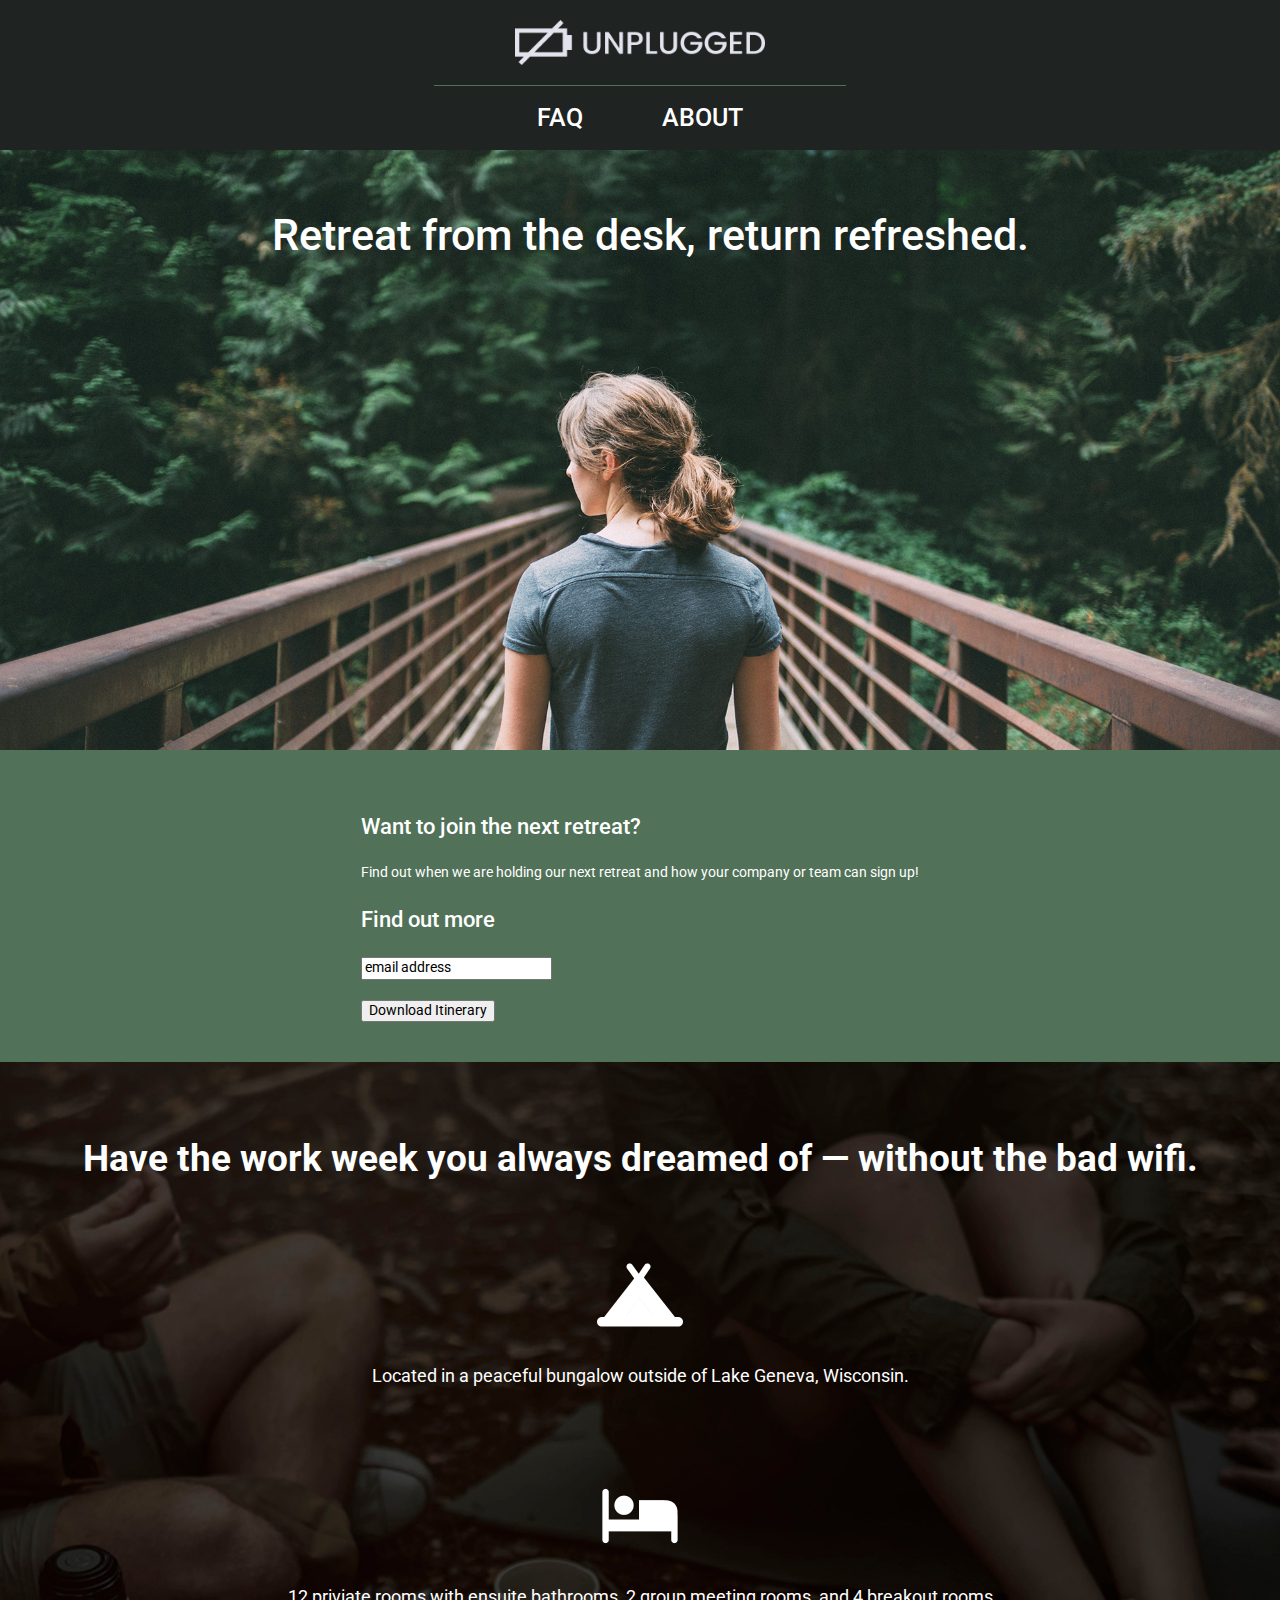
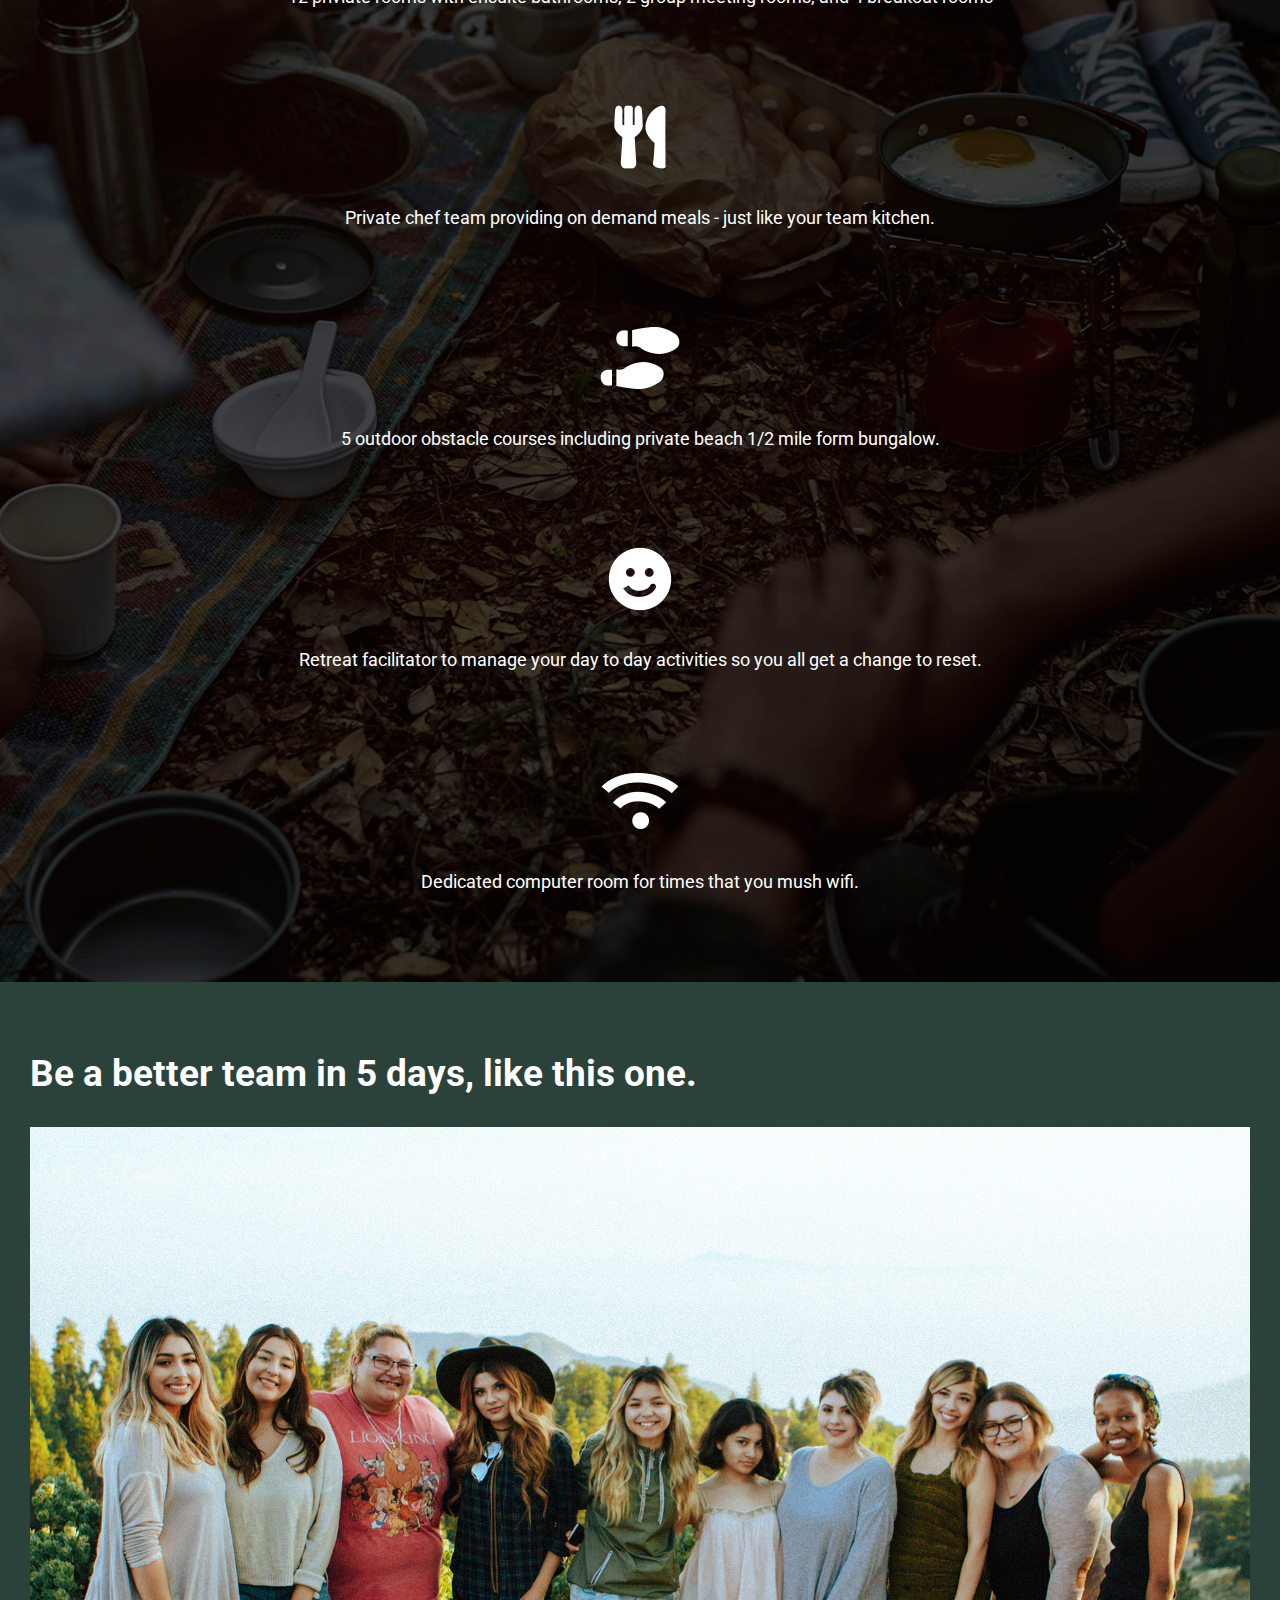
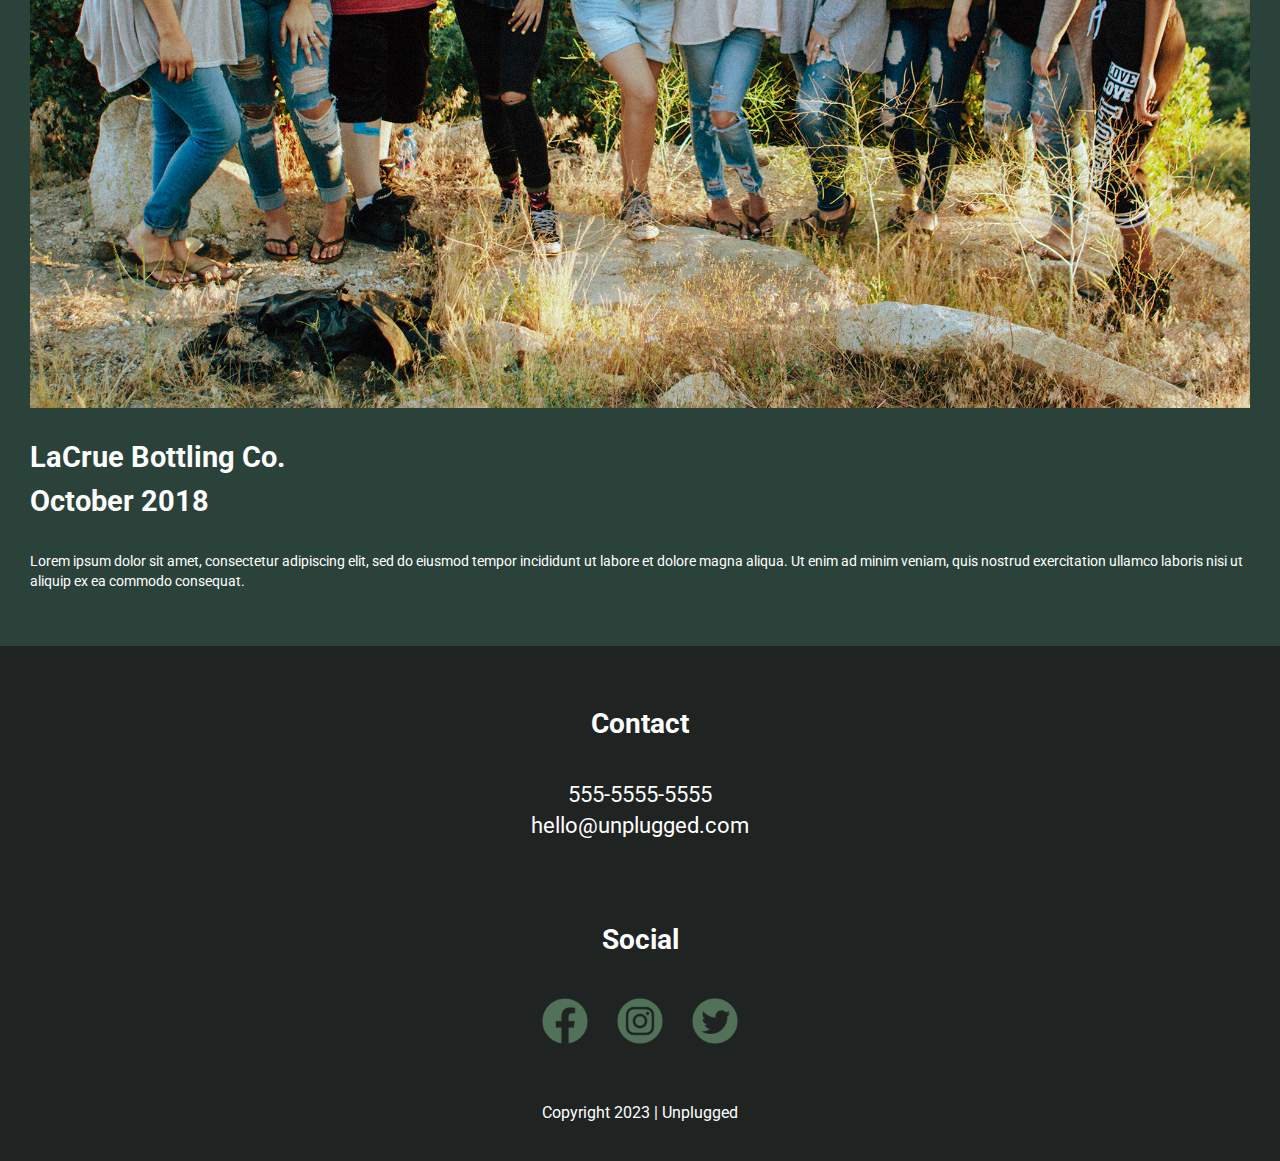
==== index.html @ 66b438ed "fix review width problem mobile version" ====
<!doctype html>
<html class="no-js" lang="">

<head>
  <meta charset="utf-8">
  <title>Unplugged Retreat</title>
  <meta name="description" content="">
  <meta name="viewport" content="width=device-width, initial-scale=1">
  
  <meta property="og:title" content="">
  <meta property="og:type" content="">
  <meta property="og:url" content="">
  <meta property="og:image" content="">

  <link rel="manifest" href="site.webmanifest">
  <link rel="apple-touch-icon" href="icon.png">
  <!-- Place favicon.ico in the root directory -->

  <link rel="stylesheet" href="css/normalize.css">
  <link rel="stylesheet" href="css/main.css">

  <meta name="theme-color" content="#fafafa">

  <link rel="preconnect" href="https://fonts.googleapis.com">
  <link rel="preconnect" href="https://fonts.gstatic.com" crossorigin>
  <link href="https://fonts.googleapis.com/css2?family=Roboto:wght@300;400;500&display=swap" rel="stylesheet">




</head>

<body>

  <!-- Add your site or application content here -->


  <header>

    <div class="content-wrapper">

      <a href="index.html"><img src="img/unpluggedlogo.png" alt="unplugged logo" width="250px"></a>


        <div class="header-divider">
          <nav>
            <ul>
              <li><a href="faq/index.html" target="blank"> FAQ</a></li>
              <li><a href="about/index.html" target="blank"> ABOUT</a></li>
            </ul>
          </nav>
        </div> 
         <!-- header content wrapper ends--> 
    </div>  

  </header>

  <main>

    <section class="hero-area">

        <div class="content-wrapper">

          <h1>Retreat from the desk, return refreshed.</h1>

        </div> 
    </section>

      <!-- aside content-->

    <aside>

      <div class="content-wrapper">
        <div class="form-description">

           <h3>Want to join the next retreat?</h3>
           <p>Find out when we are holding our next retreat and how your company or team can sign up!</p>
        </div>

        <div class="form">
          
          <h3>Find out more</h3>
          <input type="text" name="name" value="email address"> <br><br>
          <input type="button" value="Download Itinerary"> 
        
        </div>

      </div>
      
      <!-- aside content wrapper ends-->

    </aside> 

    <section class="feature">
      <div class="content-wrapper">
        <h2>Have the work week you always dreamed of — without the bad wifi.</h2>

        <div class="features-items">

        <article>
          <img src="img/feature-icon-01.png" width="100px">
          <p class="fontawesome-icon"></p>
          <p class="features-item-description">Located in a peaceful bungalow outside of Lake Geneva, Wisconsin.</p>
        </article>

        <article>
          <img src="img/feature-icon-02.png" width="100px">
          <p class="fontawesome-icon"></p>
          <p class="features-item-description">12 priviate rooms with ensuite bathrooms, 2 group meeting rooms, and 4 breakout rooms</p>
        </article>

        <article>
          <img src="img/feature-icon-03.png" width="100px">
          <p class="fontawesome-icon"></p>
          <p class="features-item-description">Private chef team providing on demand meals - just like your team kitchen.</p>
        </article>

        <article>
          <img src="img/feature-icon-05.png" width="100px">
          <p class="fontawesome-icon"></p>
          <p class="features-item-description">5 outdoor obstacle courses including private beach 1/2 mile form bungalow.</p>
        </article>

        <article>
          <img src="img/feature-icon-04.png" width="100px">
          <p class="fontawesome-icon"></p>
          <p class="features-item-description">Retreat facilitator to manage your day to day activities so you all get a change to reset.</p>
        </article>

        <article>
          <img src="img/feature-icon-06.png" width="100px">
          <p class="fontawesome-icon"></p>
          <p class="features-item-description">Dedicated computer room for times that you mush wifi.</p>
        </article>
        </div>
      </div>
    </section>

  <section class="reviews">
     <div class="content-wrapper">
      <h2>Be a better team in 5 days, like this one.</h2>
      <img src="img/unplugged-retreat-lacrue.jpg" alt="image description" width="100%">
      <h3>LaCrue Bottling Co. <br> October 2018</h3>
      <p>Lorem ipsum dolor sit amet, consectetur adipiscing elit, sed do eiusmod tempor incididunt ut labore et dolore magna aliqua. Ut enim ad minim veniam, quis nostrud exercitation ullamco laboris nisi ut aliquip ex ea commodo consequat.</p>
     </div>

  </section>


  </main>

    <!-- main wrapper -->

  <footer>

    <div class="content-wrapper">
      <div class="footer-contact">
       
        <div class="contact">
         <h4> Contact</h4>

          <address>

            <p>555-5555-5555 <br>
            hello@unplugged.com</p>

          </address>

        </div>

        <div class="social">

          <h4> Social</h4>
          <a href="https://www.facebook.com/" target="_blank" rel="noopener"><img src="img/social-fb.png"alt="Facebook logo"width="50px"></a>

          <a href="https://www.instagram.com/" target="_blank" rel="noopener"><img src="img/social-ins.png" alt="Instagram logo"width="50px"></a>
          

          <a href="https://www.twitter.com/" target="_blank" rel="noopener"><img src="img/social-twt.png" alt="twitter logo"width="50px"></a>

        </div>

      </div>

    </div>


    <div class="copyright">
      <p> Copyright 2023 | Unplugged </p>
    </div>

  </footer>

  <script src="js/vendor/modernizr-3.11.2.min.js"></script>
  <script src="js/plugins.js"></script>
  <script src="js/main.js"></script>

  <!-- Google Analytics: change UA-XXXXX-Y to be your site's ID. -->
  <script>
    window.ga = function () { ga.q.push(arguments) }; ga.q = []; ga.l = +new Date;
    ga('create', 'UA-XXXXX-Y', 'auto'); ga('set', 'anonymizeIp', true); ga('set', 'transport', 'beacon'); ga('send', 'pageview')
  </script>
  <script src="https://www.google-analytics.com/analytics.js" async></script>




</body>

</html>
---- css/main.css ----
/*! HTML5 Boilerplate v8.0.0 | MIT License | https://html5boilerplate.com/ */

/* main.css 2.1.0 | MIT License | https://github.com/h5bp/main.css#readme */
/*
 * What follows is the result of much research on cross-browser styling.
 * Credit left inline and big thanks to Nicolas Gallagher, Jonathan Neal,
 * Kroc Camen, and the H5BP dev community and team.
 */

/* ==========================================================================
   Base styles: opinionated defaults
   ========================================================================== */

html {
  color: #222;
  font-size: 16px;
  line-height: 1.4;
  
}

/*
 * Remove text-shadow in selection highlight:
 * https://twitter.com/miketaylr/status/12228805301
 *
 * Vendor-prefixed and regular ::selection selectors cannot be combined:
 * https://stackoverflow.com/a/16982510/7133471
 *
 * Customize the background color to match your design.
 */

::-moz-selection {
  background: #b3d4fc;
  text-shadow: none;
}

::selection {
  background: #b3d4fc;
  text-shadow: none;
}

/*
 * A better looking default horizontal rule
 */

hr {
  display: block;
  height: 1px;
  border: 0;
  border-top: 1px solid #ccc;
  margin: 1em 0;
  padding: 0;
}

/*
 * Remove the gap between audio, canvas, iframes,
 * images, videos and the bottom of their containers:
 * https://github.com/h5bp/html5-boilerplate/issues/440
 */

audio,
canvas,
iframe,
img,
svg,
video {
  vertical-align: middle;
}

/*
 * Remove default fieldset styles.
 */

fieldset {
  border: 0;
  margin: 0;
  padding: 0;
}

/*
 * Allow only vertical resizing of textareas.
 */

textarea {
  resize: vertical;
}

/* ==========================================================================
   Author's custom styles
   ========================================================================== */




/* -------------------- Base Header - Footer Styles -------------------- */



body{

  font-family: 'Roboto';
  font-size: .9em;

} 


header{

  display:flex;
  justify-content: center;
  background-color: #1F2322;
  
}

header .content-wrapper{

  display: flex;
  justify-content:center;
  align-items: center;
  flex-flow: row wrap;
  margin-top: 20px;

}

.header-divider{

  display: flex;
  justify-content:center;
  border-top: 1px solid #517158;
  width: 90%;
  margin-top: 20px;
 
  
}

header nav{

  width: 60%;
}


header nav ul{

  display:flex;
  justify-content: space-between;
  padding: 0;
 
}

header nav ul li a {

 
  font-weight: 500;
  font-size: 1.75em;
  color: #fff;
  text-align: center;
  list-style-type: none;
  margin: 0 20px;
 
}

a:hover, a:visited, a:link, a:active
{
    text-decoration: none;
}


footer{

  display: flex;
  flex-direction: column;
  align-items: center;
  flex-flow: center;
  text-align: center;
  background-color: #1F2322;
  color: #fff;
  font-size: 1.5em;
}

footer h4{

  font-size: 1.3em;

}

footer address{

  font-style: normal;

}
.contact{

  padding-top: 20px;
}
.social{

  padding: 20px 0;
}

.social a{

   padding: 10px;
}

.copyright{

padding: 20px 0;
font-size: .75em;

}




/* -------------------- Mobile Styles - Homepage -------------------- */

/*-------Hero - Area ----- */

.hero-area{

  display:flex;
  justify-content: center;
  background-image: url("../img/unplugged-retreat.jpg");
  background-repeat: no-repeat;
  background-position: center;
  background-size: cover;
  height: 600px;
  

}

.hero-area h1{

  font-size: 3em;
  font-weight: 500;
  padding: 30px 0 20px 20px;
  color: #fff;
  line-height: 1.25em;

}

/*-------Aside- Area ----- */


aside{

  display:flex;
  justify-content: center; 
  background-color: #517158;
}

aside .content-wrapper{

  margin: 40px 30px;

}
aside h3 {

  font-size: 1.5em;
  font-weight: 500;
  color: #fff;

}

.form-description p{

  color: #fff;

}



/*-------Feature- Area ----- */

.feature
{
  display:flex;
  justify-content: center;
  background-image: url("../img/unplugged-retreat-features.jpg");
  background-repeat: no-repeat;
  background-position: center;
  background-size: cover;
  flex-flow: row wrap;

}
.feature .content-wrapper{

 
  margin: 40px 30px;
  color: #fff;

}

.feature h2{

  font-size: 2.55em;

}


.features .features-items {
  display: flex;
  justify-content: center;
  align-items: center;
  flex-flow: row wrap;

}


article{

  font-size: 1.25em;
  text-align: center;
  padding: 30px 50px;

  
}


/* Reviews */

.reviews {
  display: flex;
  justify-content: center;
  background-color: #2A423A;
}

.reviews .content-wrapper{

  margin: 40px 30px;
  color: #fff;

}

.reviews h2{

  font-size: 2.55em;
  line-height: 1.2em;

}

.reviews h3{

  font-size: 2em;
  line-height: 1.5em;

}


/*----------- About Page ----------------*/



.mission {
  display: flex;
  justify-content: center;
  background-color: #517158;
  color: #fff
}

.mission .content-wrapper{

  margin: 20px 40px 30px 30px;

}

.map{

  display: flex;
  justify-content: center;
  background-color: #ccc;
  height: 400px;

}

.mission h2{

  font-size: 2.55em;

}


.contact-us {
  display: flex;
  justify-content: center;
  background-color: #2A423A;
  color:#fff;
}

.contact-us .content-wrapper{

  margin: 20px 40px 30px 30px;

}

.contact-us h4{

  font-size: 1.3em;

}

.contact-us address{

  font-style: normal;

}



/*----------- Faq Page ----------------*/


.faq {
  display: flex;
  justify-content: center;
  background-color: #517158;
  color: #fff
}

.faq .content-wrapper {
  display: flex;
  justify-content: center;
  align-items: center;
  flex-flow: row wrap;
  margin: 30px
}

.faq h2{


  font-size: 2.55em;

}

.faq h4{

  font-size: 1.3em;

}

.faq-content{

  padding: 25px 0;
}




/* ==========================================================================
   Helper classes
   ========================================================================== */

/*
 * Hide visually and from screen readers
 */

.hidden,
[hidden] {
  display: none !important;
}

/*
 * Hide only visually, but have it available for screen readers:
 * https://snook.ca/archives/html_and_css/hiding-content-for-accessibility
 *
 * 1. For long content, line feeds are not interpreted as spaces and small width
 *    causes content to wrap 1 word per line:
 *    https://medium.com/@jessebeach/beware-smushed-off-screen-accessible-text-5952a4c2cbfe
 */

.sr-only {
  border: 0;
  clip: rect(0, 0, 0, 0);
  height: 1px;
  margin: -1px;
  overflow: hidden;
  padding: 0;
  position: absolute;
  white-space: nowrap;
  width: 1px;
  /* 1 */
}

/*
 * Extends the .sr-only class to allow the element
 * to be focusable when navigated to via the keyboard:
 * https://www.drupal.org/node/897638
 */

.sr-only.focusable:active,
.sr-only.focusable:focus {
  clip: auto;
  height: auto;
  margin: 0;
  overflow: visible;
  position: static;
  white-space: inherit;
  width: auto;
}

/*
 * Hide visually and from screen readers, but maintain layout
 */

.invisible {
  visibility: hidden;
}

/*
 * Clearfix: contain floats
 *
 * For modern browsers
 * 1. The space content is one way to avoid an Opera bug when the
 *    `contenteditable` attribute is included anywhere else in the document.
 *    Otherwise it causes space to appear at the top and bottom of elements
 *    that receive the `clearfix` class.
 * 2. The use of `table` rather than `block` is only necessary if using
 *    `:before` to contain the top-margins of child elements.
 */

.clearfix::before,
.clearfix::after {
  content: " ";
  display: table;
}

.clearfix::after {
  clear: both;
}

/* ==========================================================================
   EXAMPLE Media Queries for Responsive Design.
   These examples override the primary ('mobile first') styles.
   Modify as content requires.
   ========================================================================== */

@media only screen and (min-width: 35em) {
  /* Style adjustments for viewports that meet the condition */
}

@media print,
  (-webkit-min-device-pixel-ratio: 1.25),
  (min-resolution: 1.25dppx),
  (min-resolution: 120dpi) {
  /* Style adjustments for high resolution devices */
}

/* ==========================================================================
   Print styles.
   Inlined to avoid the additional HTTP request:
   https://www.phpied.com/delay-loading-your-print-css/
   ========================================================================== */

@media print {
  *,
  *::before,
  *::after {
    background: #fff !important;
    color: #000 !important;
    /* Black prints faster */
    box-shadow: none !important;
    text-shadow: none !important;
  }

  a,
  a:visited {
    text-decoration: underline;
  }

  a[href]::after {
    content: " (" attr(href) ")";
  }

  abbr[title]::after {
    content: " (" attr(title) ")";
  }

  /*
   * Don't show links that are fragment identifiers,
   * or use the `javascript:` pseudo protocol
   */
  a[href^="#"]::after,
  a[href^="javascript:"]::after {
    content: "";
  }

  pre {
    white-space: pre-wrap !important;
  }

  pre,
  blockquote {
    border: 1px solid #999;
    page-break-inside: avoid;
  }

  /*
   * Printing Tables:
   * https://web.archive.org/web/20180815150934/http://css-discuss.incutio.com/wiki/Printing_Tables
   */
  thead {
    display: table-header-group;
  }

  tr,
  img {
    page-break-inside: avoid;
  }

  p,
  h2,
  h3 {
    orphans: 3;
    widows: 3;
  }

  h2,
  h3 {
    page-break-after: avoid;
  }
}
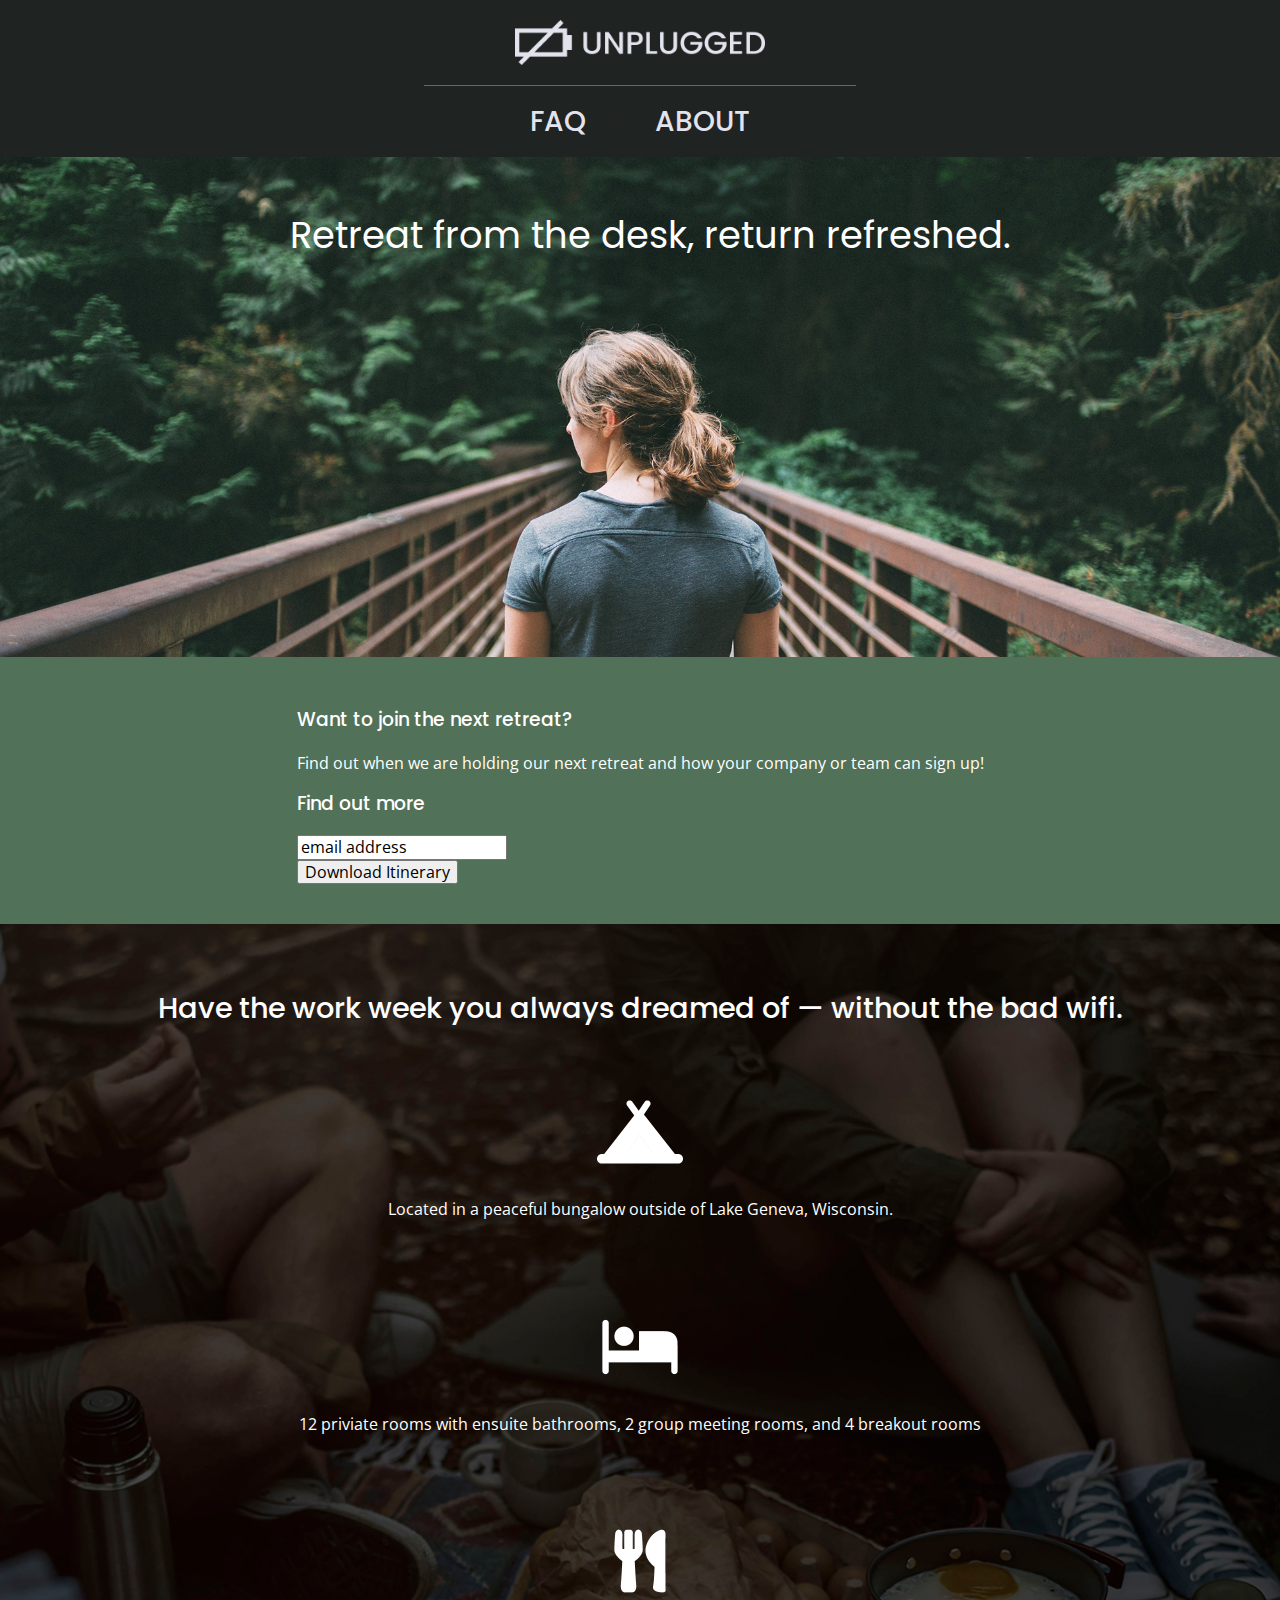
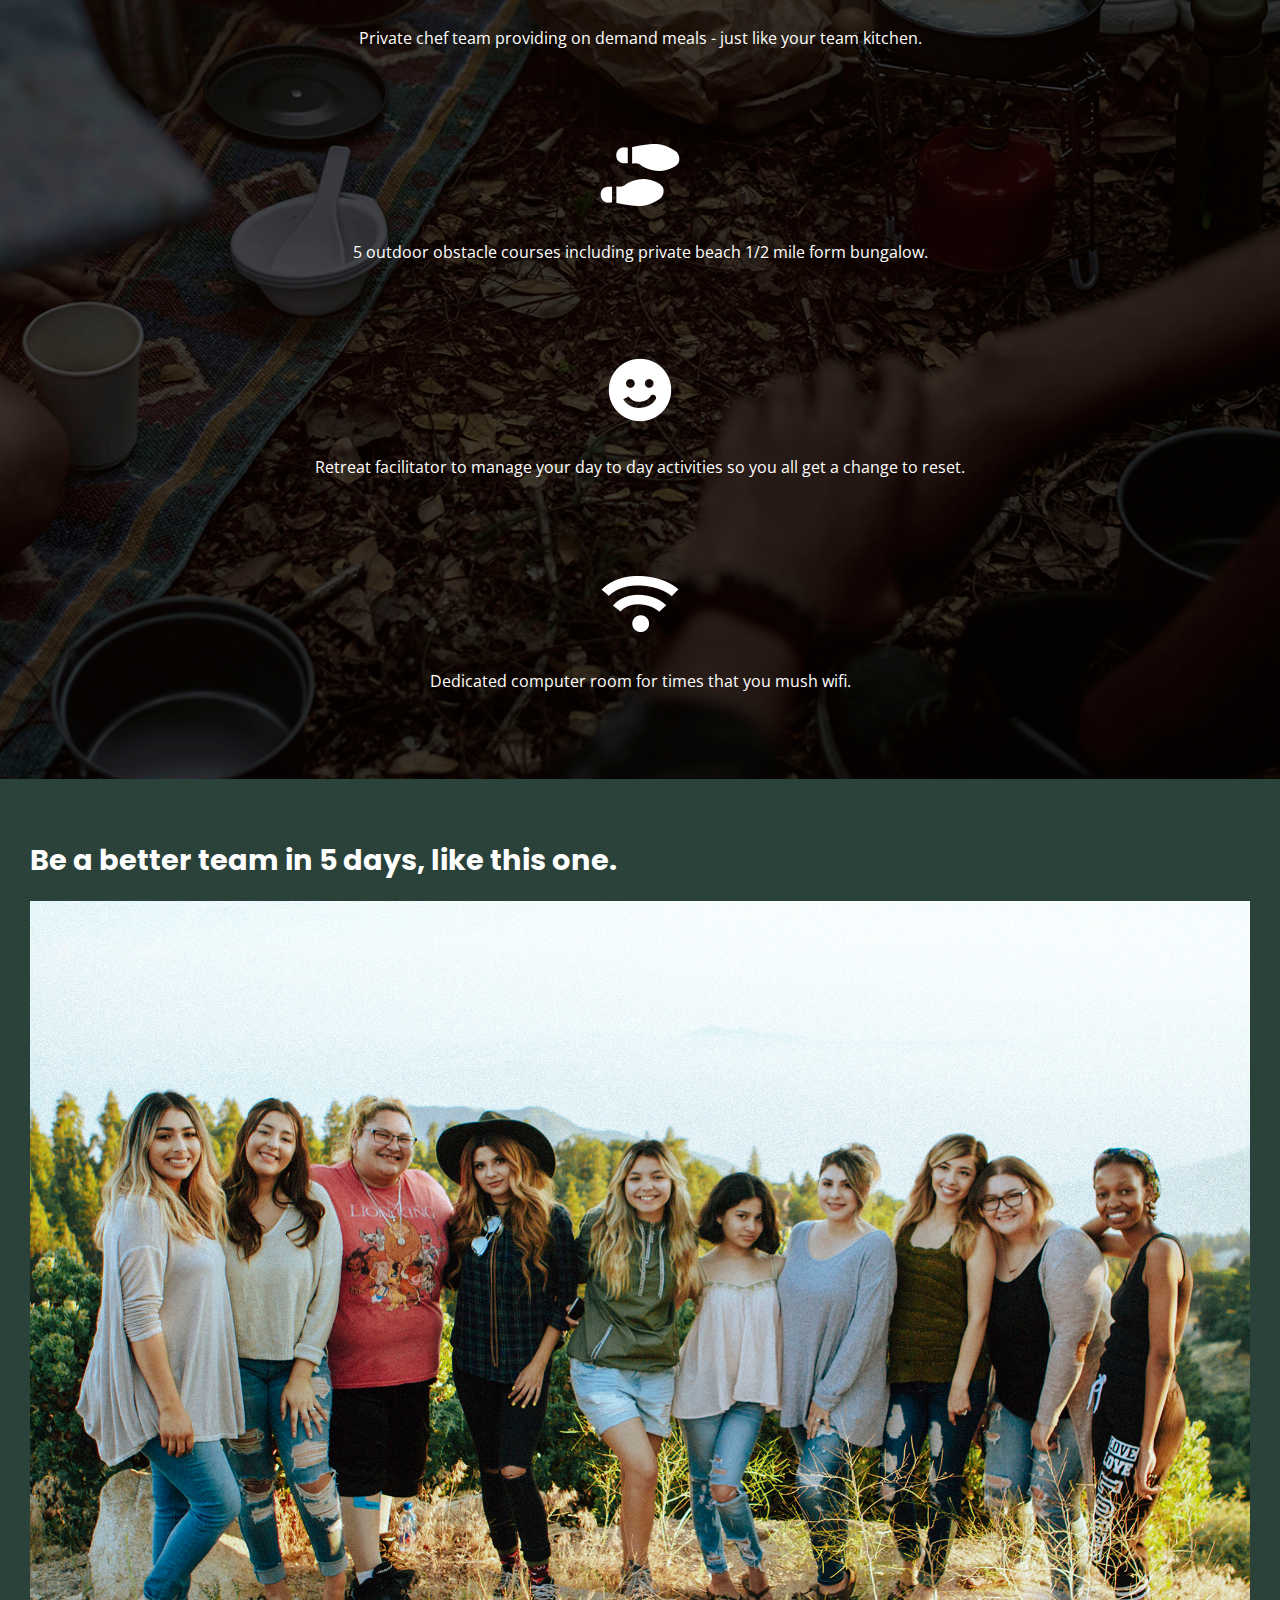
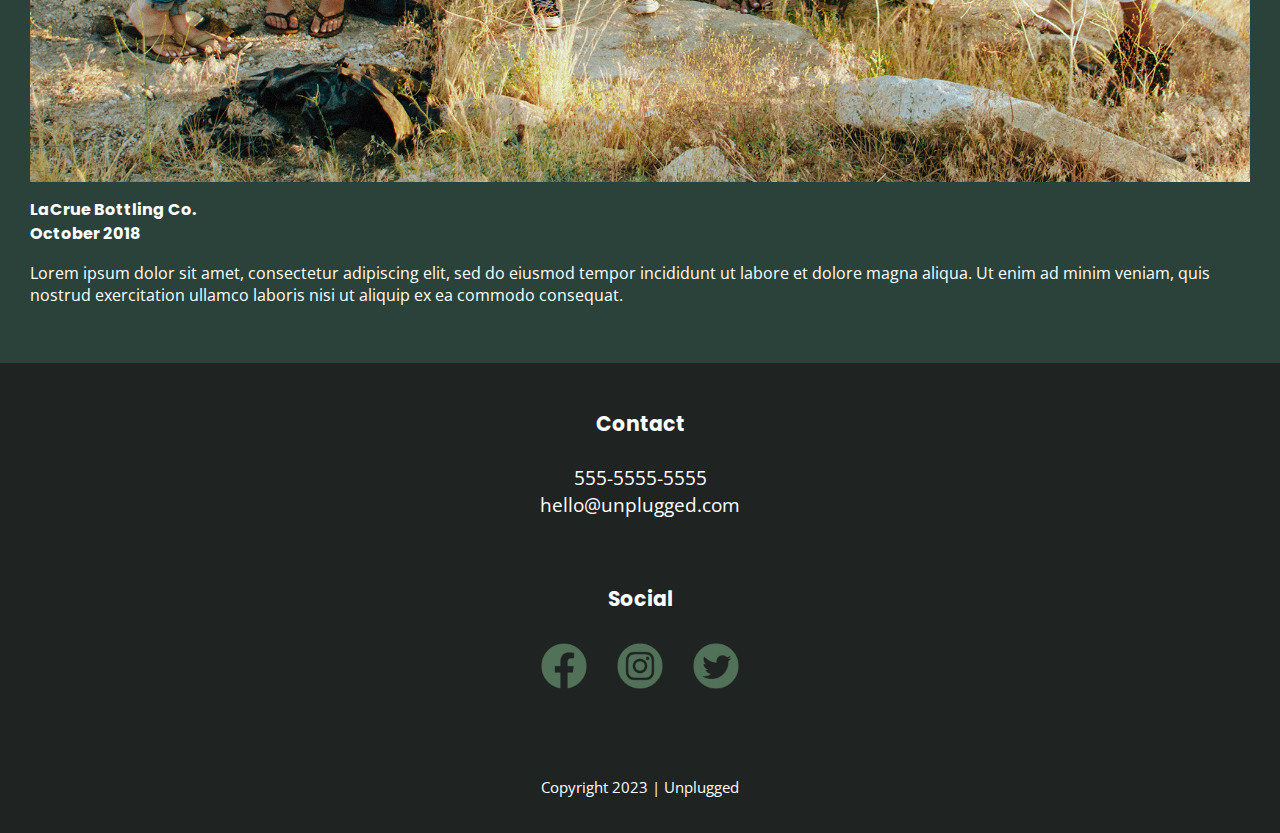
==== commit a461a707: "fix text size" ====
--- a/index.html
+++ b/index.html
@@ -23,7 +23,10 @@
 
   <link rel="preconnect" href="https://fonts.googleapis.com">
   <link rel="preconnect" href="https://fonts.gstatic.com" crossorigin>
-  <link href="https://fonts.googleapis.com/css2?family=Roboto:wght@300;400;500&display=swap" rel="stylesheet">
+
+<!--Google Fonts-->
+
+  <link href="https://fonts.googleapis.com/css?family=Open+Sans:400,700|Poppins:500,700" rel="stylesheet">
 
 
 
@@ -80,7 +83,7 @@
         <div class="form">
           
           <h3>Find out more</h3>
-          <input type="text" name="name" value="email address"> <br><br>
+          <input type="text" name="name" value="email address"> <br>
           <input type="button" value="Download Itinerary"> 
         
         </div>
--- a/css/main.css
+++ b/css/main.css
@@ -13,7 +13,7 @@
 
 html {
   color: #222;
-  font-size: 16px;
+  font-size: 1rem;
   line-height: 1.4;
   
 }
@@ -97,8 +97,8 @@
 
 body{
 
-  font-family: 'Roboto';
-  font-size: .9em;
+  font-family: 'Open Sans', sans-serif;
+  font-size: 1em;
 
 } 
 
@@ -148,7 +148,7 @@
 
 header nav ul li a {
 
- 
+  font-family: 'Poppins';
   font-weight: 500;
   font-size: 1.75em;
   color: #fff;
@@ -161,6 +161,7 @@
 a:hover, a:visited, a:link, a:active
 {
     text-decoration: none;
+    color: #e2e3ed;
 }
 
 
@@ -178,13 +179,19 @@
 
 footer h4{
 
-  font-size: 1.3em;
-
-}
-
+  font-size: .85em;
+
+}
+
+footer p{
+
+  font-size: .8em;
+
+}
 footer address{
 
   font-style: normal;
+  
 
 }
 .contact{
@@ -203,11 +210,20 @@
 
 .copyright{
 
-padding: 20px 0;
-font-size: .75em;
-
-}
-
+padding-top: 50px;
+padding-bottom: 20px;
+font-size: .8em;
+
+}
+
+h2 {
+  font-family: 'Poppins', sans-serif;
+}
+
+h3, 
+h4 {
+  font-family: 'Poppins', sans-serif;
+}
 
 
 
@@ -223,15 +239,16 @@
   background-repeat: no-repeat;
   background-position: center;
   background-size: cover;
-  height: 600px;
+  height: 500px;
   
 
 }
 
 .hero-area h1{
 
-  font-size: 3em;
-  font-weight: 500;
+  font-size: 2.3em;
+  font-family: 'Poppins', sans-serif;
+  font-weight: 400;
   padding: 30px 0 20px 20px;
   color: #fff;
   line-height: 1.25em;
@@ -255,15 +272,18 @@
 }
 aside h3 {
 
-  font-size: 1.5em;
   font-weight: 500;
   color: #fff;
+  margin-top: 10px;
 
 }
 
 .form-description p{
 
+  
   color: #fff;
+  font-size: .5;
+  margin-top: 10px;
 
 }
 
@@ -292,7 +312,8 @@
 
 .feature h2{
 
-  font-size: 2.55em;
+  font-size: 1.8em;
+  font-weight: 500;
 
 }
 
@@ -308,7 +329,7 @@
 
 article{
 
-  font-size: 1.25em;
+  font-size: 1em;
   text-align: center;
   padding: 30px 50px;
 
@@ -333,14 +354,14 @@
 
 .reviews h2{
 
-  font-size: 2.55em;
+  font-size: 1.8em;
   line-height: 1.2em;
 
 }
 
 .reviews h3{
 
-  font-size: 2em;
+  font-size: 1em;
   line-height: 1.5em;
 
 }
@@ -359,7 +380,13 @@
 
 .mission .content-wrapper{
 
-  margin: 20px 40px 30px 30px;
+  margin: 20px
+
+}
+
+.mission p{
+
+  font-size: .9em;
 
 }
 
@@ -374,7 +401,7 @@
 
 .mission h2{
 
-  font-size: 2.55em;
+  font-size: 1.8em;
 
 }
 
@@ -394,14 +421,15 @@
 
 .contact-us h4{
 
-  font-size: 1.3em;
+  font-size: 1.1em;
+  padding: 10px 0;
 
 }
 
 .contact-us address{
 
   font-style: normal;
-
+  font-size: .9em;
 }
 
 
@@ -421,25 +449,31 @@
   justify-content: center;
   align-items: center;
   flex-flow: row wrap;
-  margin: 30px
+  margin: 20px
 }
 
 .faq h2{
 
 
-  font-size: 2.55em;
+  font-size: 2em;
 
 }
 
 .faq h4{
 
-  font-size: 1.3em;
+  font-size: 1.1em;
 
 }
 
 .faq-content{
 
   padding: 25px 0;
+}
+
+.faq-content p{
+
+  font-size: .9em;
+
 }
 
 
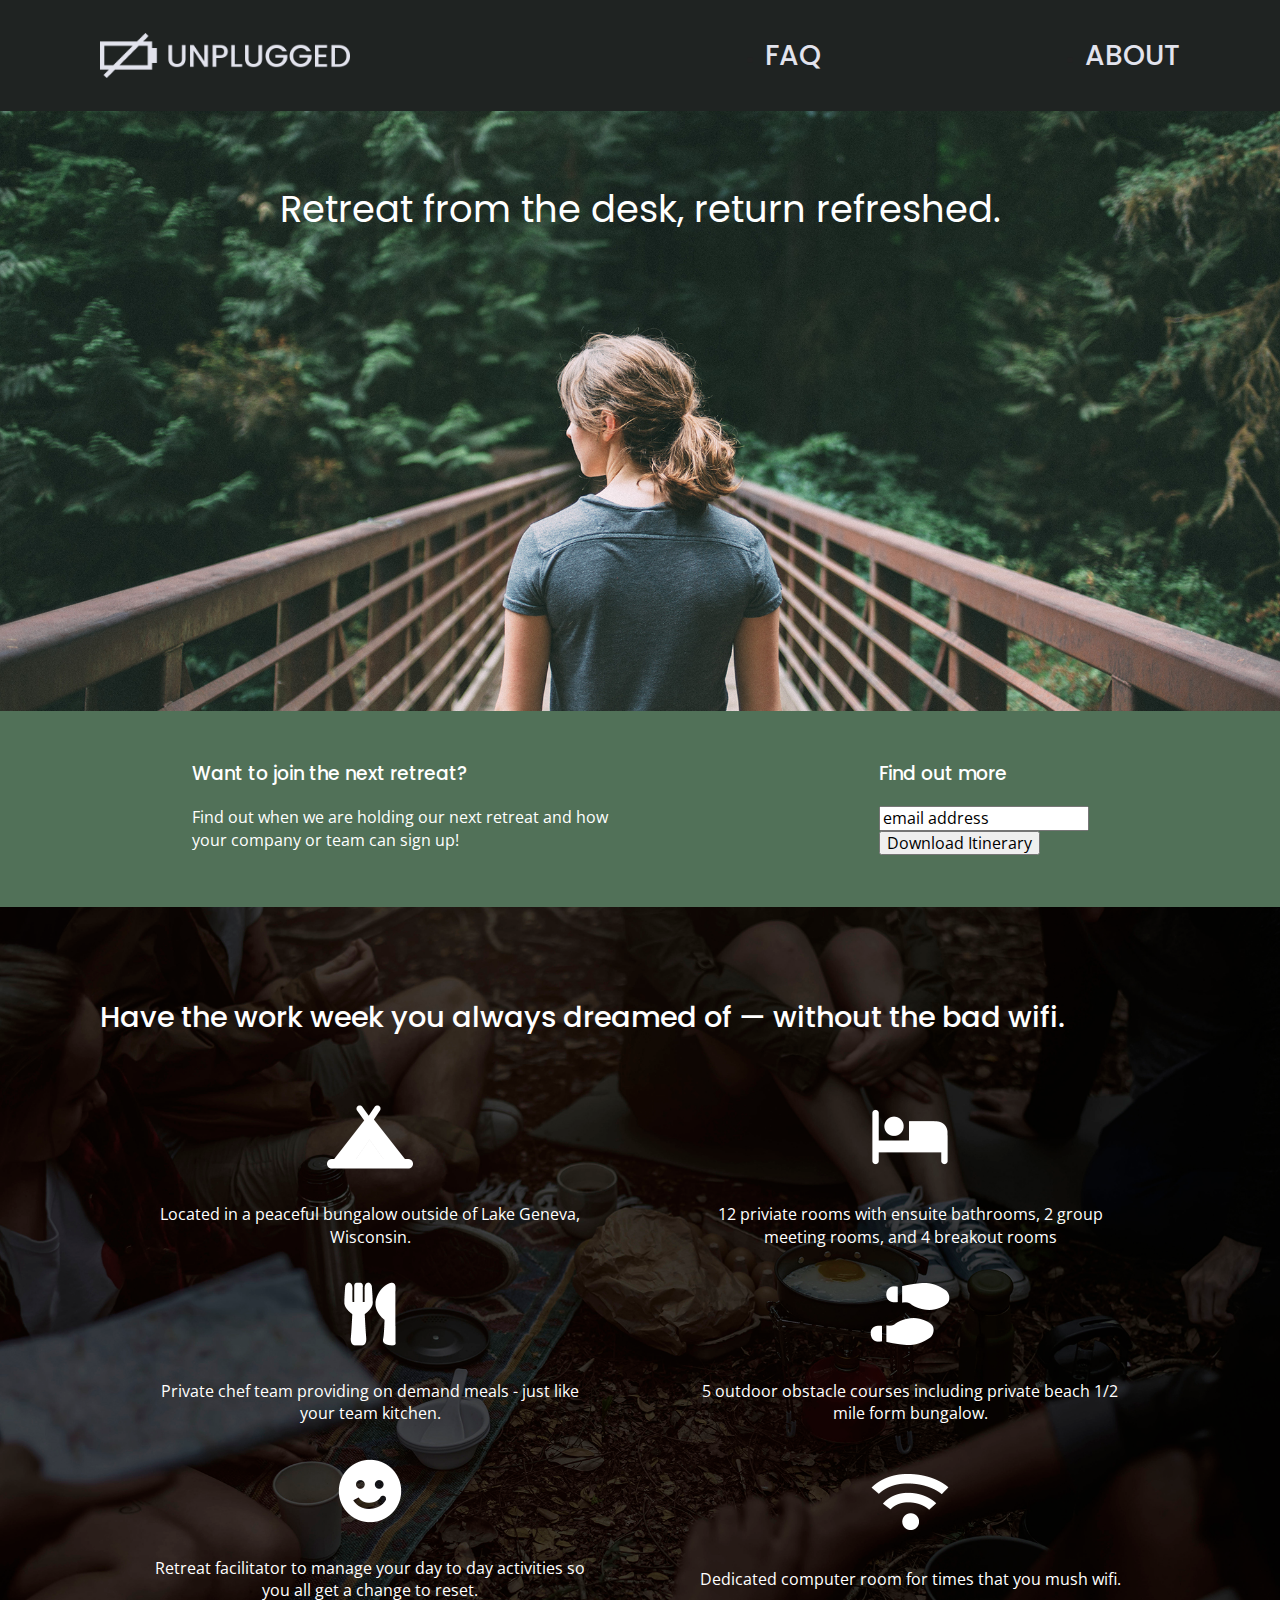
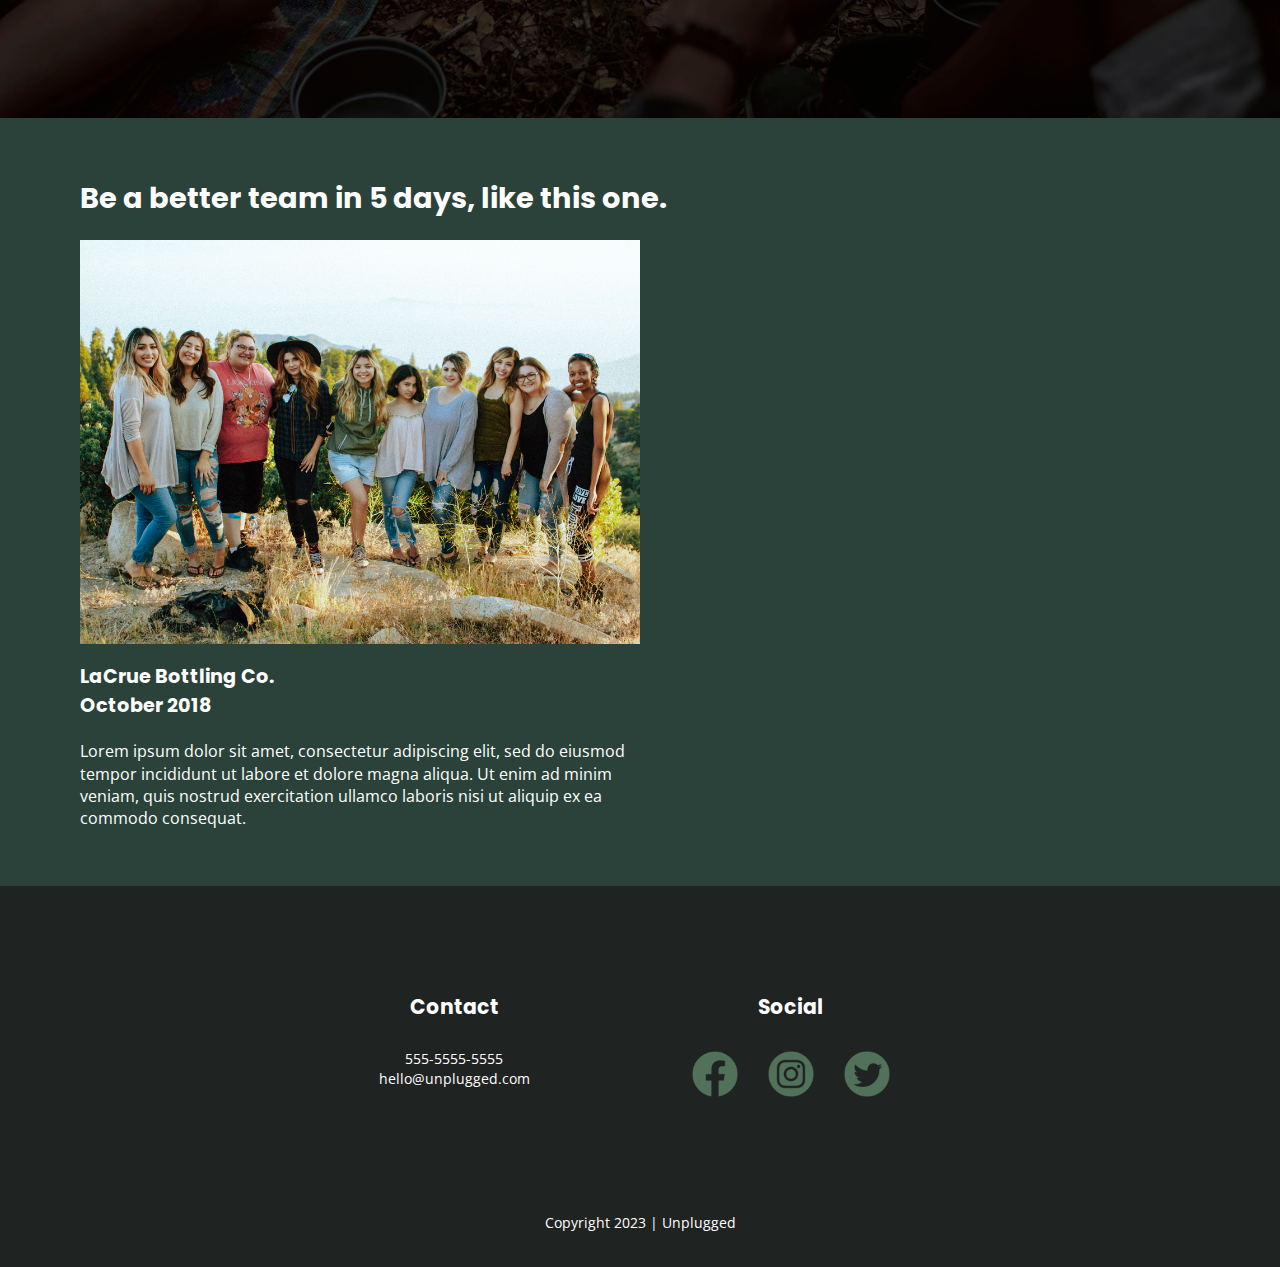
==== commit b426731a: "fix tablet version" ====
--- a/index.html
+++ b/index.html
@@ -142,9 +142,18 @@
   <section class="reviews">
      <div class="content-wrapper">
       <h2>Be a better team in 5 days, like this one.</h2>
-      <img src="img/unplugged-retreat-lacrue.jpg" alt="image description" width="100%">
-      <h3>LaCrue Bottling Co. <br> October 2018</h3>
-      <p>Lorem ipsum dolor sit amet, consectetur adipiscing elit, sed do eiusmod tempor incididunt ut labore et dolore magna aliqua. Ut enim ad minim veniam, quis nostrud exercitation ullamco laboris nisi ut aliquip ex ea commodo consequat.</p>
+      
+      <div class="review-content">
+        <figure>
+          <img src="img/unplugged-retreat-lacrue.jpg" alt="image description" width="100%">
+        </figure>
+        <div class="review-article">
+        
+          <h3>LaCrue Bottling Co. <br> October 2018</h3>
+          
+          <p>Lorem ipsum dolor sit amet, consectetur adipiscing elit, sed do eiusmod tempor incididunt ut labore et dolore magna aliqua. Ut enim ad minim veniam, quis nostrud exercitation ullamco laboris nisi ut aliquip ex ea commodo consequat.</p>
+        </div>
+      </div>
      </div>
 
   </section>
--- a/css/main.css
+++ b/css/main.css
@@ -363,9 +363,26 @@
 
   font-size: 1em;
   line-height: 1.5em;
-
-}
-
+  text-align: left;
+
+}
+
+figure{
+
+ margin: 0;
+ padding: 0;
+}
+
+article{
+
+margin:0;
+padding: 0;
+  
+}
+.reviews p{
+
+  text-align: left;
+}
 
 /*----------- About Page ----------------*/
 
@@ -567,16 +584,327 @@
    Modify as content requires.
    ========================================================================== */
 
-@media only screen and (min-width: 35em) {
-  /* Style adjustments for viewports that meet the condition */
-}
-
-@media print,
-  (-webkit-min-device-pixel-ratio: 1.25),
-  (min-resolution: 1.25dppx),
-  (min-resolution: 120dpi) {
-  /* Style adjustments for high resolution devices */
-}
+   @media only screen and (min-width: 768px) {
+    /*Tablet styles here*/
+
+    header{
+
+      display:flex;
+      justify-content: center;
+      background-color: #1F2322;
+      
+    }
+    
+    header .content-wrapper{
+    
+      display: flex;
+      justify-content:center;
+      align-items: center;
+      flex-flow: row;
+      margin: 0 100px;
+      flex-grow: 2;
+    
+    }
+    
+    .header-divider{
+    
+      display: flex;
+      border-top: 0; 
+      justify-content: right;
+      align-items: center;
+      padding-bottom: 20px;
+      
+    }
+    
+    header nav{
+    
+      width:50%;
+    }
+    
+    
+    header nav ul{
+    
+      display:flex;
+      justify-content: space-between;
+      padding: 0;
+
+     
+    }
+    
+    header nav ul li a {
+    
+      font-family: 'Poppins';
+      font-weight: 500;
+      font-size: 1.75em;
+      color: #fff;
+      text-align: left;
+      list-style-type: none;
+      margin: 0;
+     
+    }
+
+
+
+  footer{
+    text-align: center;
+    background-color: #1F2322;
+    color: #fff;
+    font-size: 1.5em;
+  }
+
+  footer .content-wrapper{
+
+    display: flex;
+    justify-content: center;
+    margin: 60px 0;
+    width: 80%
+
+  }
+
+  .footer-contact{
+
+    display: flex;
+    flex-flow: row;
+    margin-top: 30px;
+    justify-content: space-between;
+    margin: 0;
+
+  }
+
+  footer h4{
+
+    font-size: .85em;
+  
+  }
+
+  .contact{
+    padding-right: 150px;
+    padding-top: 20px;
+  }
+  .social{
+
+    padding: 20px 0;
+    justify-content: right;
+  }
+
+  .social a{
+
+    padding: 10px;
+  }
+
+  .copyright{
+
+  margin:20px 0;
+  padding:0;
+  font-size: 1em;
+
+  }
+
+  footer p{
+
+    font-size: .6em;
+  
+  }
+/*-------Hero - Area ----- */
+
+.hero-area{
+
+  display:flex;
+  justify-content: center;
+  background-image: url("../img/unplugged-retreat.jpg");
+  background-repeat: no-repeat;
+  background-position: center;
+  background-size: cover;
+  height: 600px;
+  
+
+}
+
+.hero-area .content-wrapper{
+
+  margin: 50px 100px 100px 100px;
+
+}
+
+.hero-area h1{
+
+  font-size: 2.3em;
+  font-family: 'Poppins', sans-serif;
+  font-weight: 400;
+  padding: 0;
+  color: #fff;
+  line-height: 1.25em;
+
+}
+
+/*-------Aside- Area ----- */
+
+
+aside{
+
+  display:flex;
+  justify-content: center; 
+  background-color: #517158;
+}
+
+
+aside .content-wrapper{
+
+
+  display: flex;
+  flex-flow: row;
+  justify-content: space-between;
+  margin: 40px 100px;
+
+
+}
+
+.form-description{
+
+  width: 50%;
+}
+
+
+aside h3 {
+
+  font-weight: 500;
+  color: #fff;
+  margin-top: 10px;
+
+}
+
+.form-description p{
+
+  
+  color: #fff;
+  font-size: .5;
+  margin-top: 10px;
+
+}
+
+
+/*-------Feature- Area ----- */
+
+.feature
+{
+
+  justify-content: center;
+  background-image: url("../img/unplugged-retreat-features.jpg");
+  background-repeat: no-repeat;
+  background-position: center;
+  background-size: cover;
+
+}
+.feature .content-wrapper{
+
+ 
+  margin: 90px 100px 100px 100px;
+  color: #fff;
+
+}
+
+.feature h2{
+
+  font-size: 1.8em;
+  font-weight: 500;
+  margin: 0;
+  padding: 0;
+
+}
+
+.features-items {
+  display: flex;
+  flex-flow: row wrap;
+  align-items: center;
+  justify-content: space-around;
+  margin-top: 50px;
+  
+
+}
+
+
+.feature article{
+
+  font-size: 1em;
+  text-align: center;
+  width: 40%;
+  text-align: center;
+
+
+  
+}
+
+
+
+
+
+
+
+
+/* ------------------Reviews--------------- */
+
+.reviews {
+  
+  justify-content: flex-start;
+  background-color: #2A423A;
+}
+
+.reviews .content-wrapper{
+
+  margin: 40px 80px;
+  color: #fff;
+  display: flex;
+  flex-flow: row wrap;
+
+}
+
+.reviews h2{
+
+  font-size: 1.8em;
+  line-height: 1.2em;
+
+}
+
+figure{
+
+width: 50%;
+
+}
+.reviews h3{
+
+  font-size: 1.2em;
+  line-height: 1.5em;
+  width: 50%;
+
+}
+
+.reviews p{
+
+  width: 50%;
+}
+
+article{
+
+  margin:0;
+  padding: 0;
+    
+  }
+  .reviews p{
+  
+    text-align: left;
+  }
+
+
+
+   
+   @media only screen and (min-width: 1200px) {
+    /*Desktop styles here*/
+
+
+
+
+
+  }
 
 /* ==========================================================================
    Print styles.
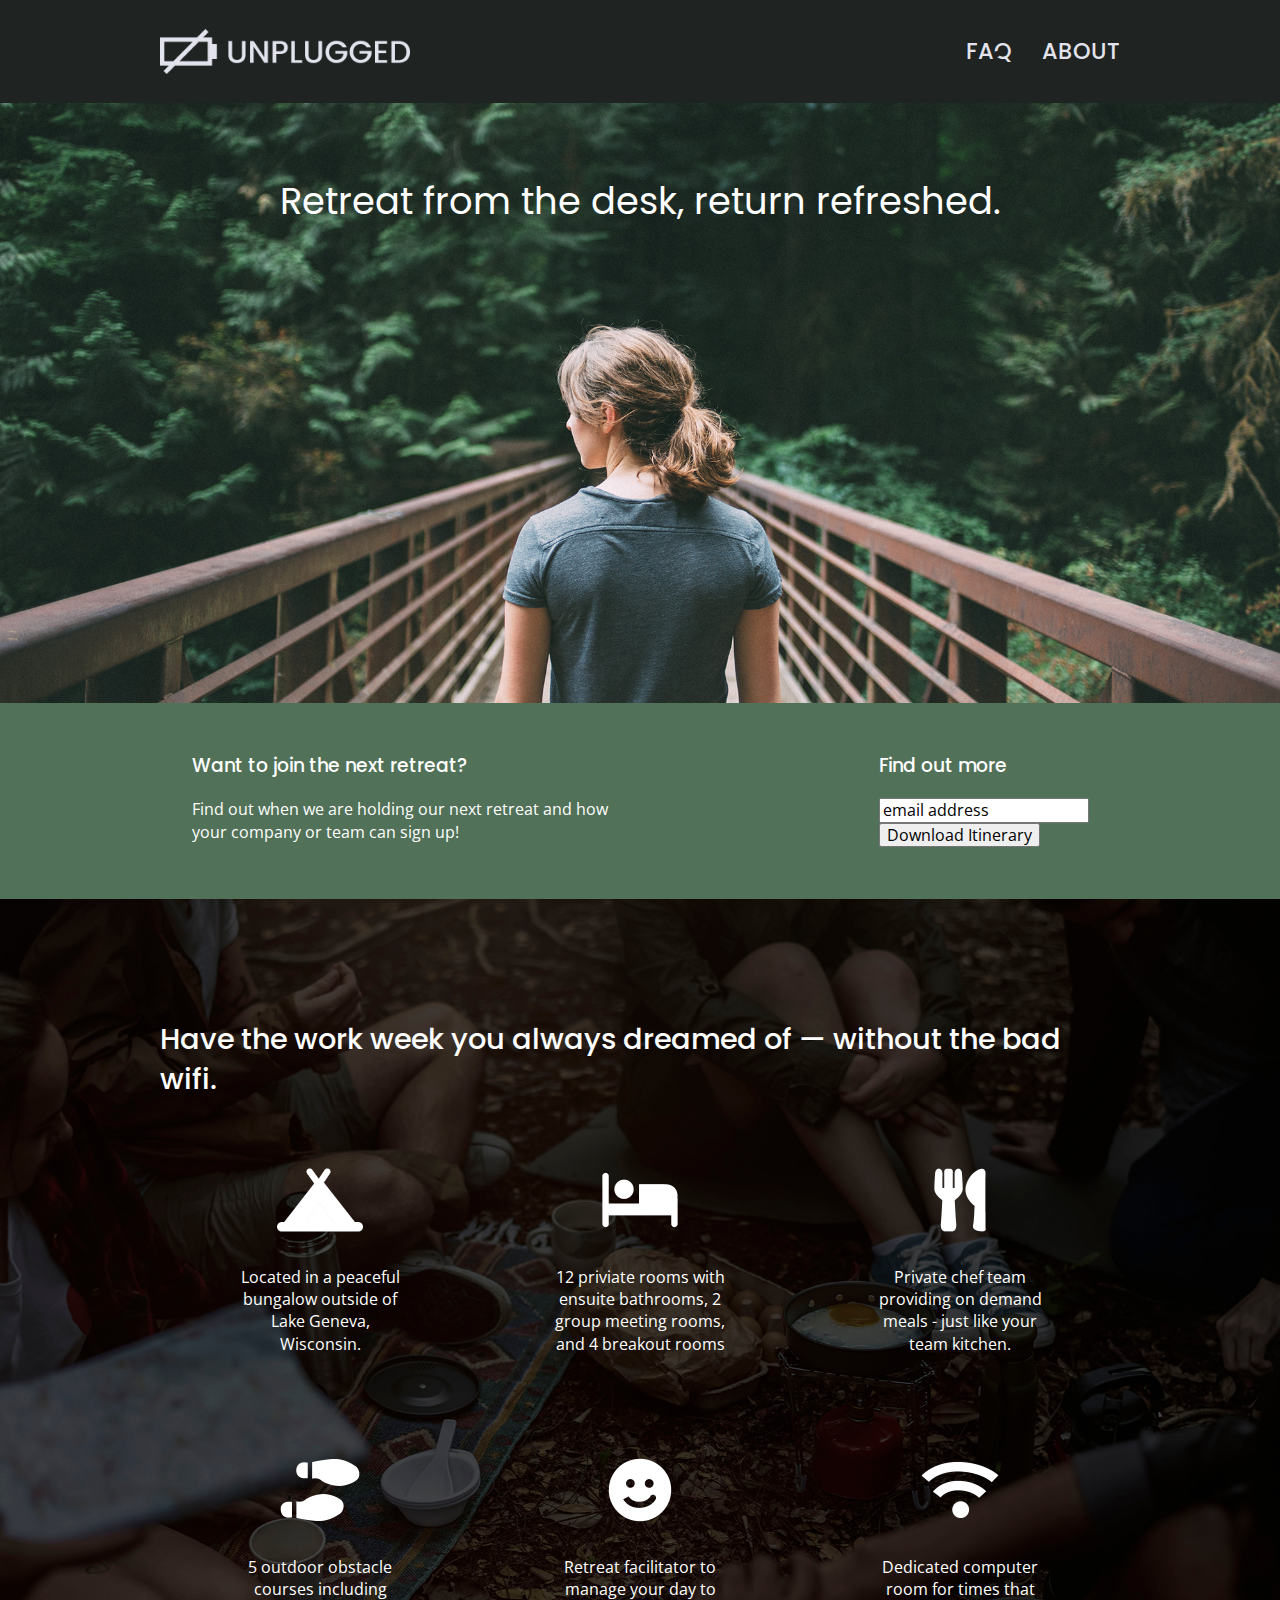
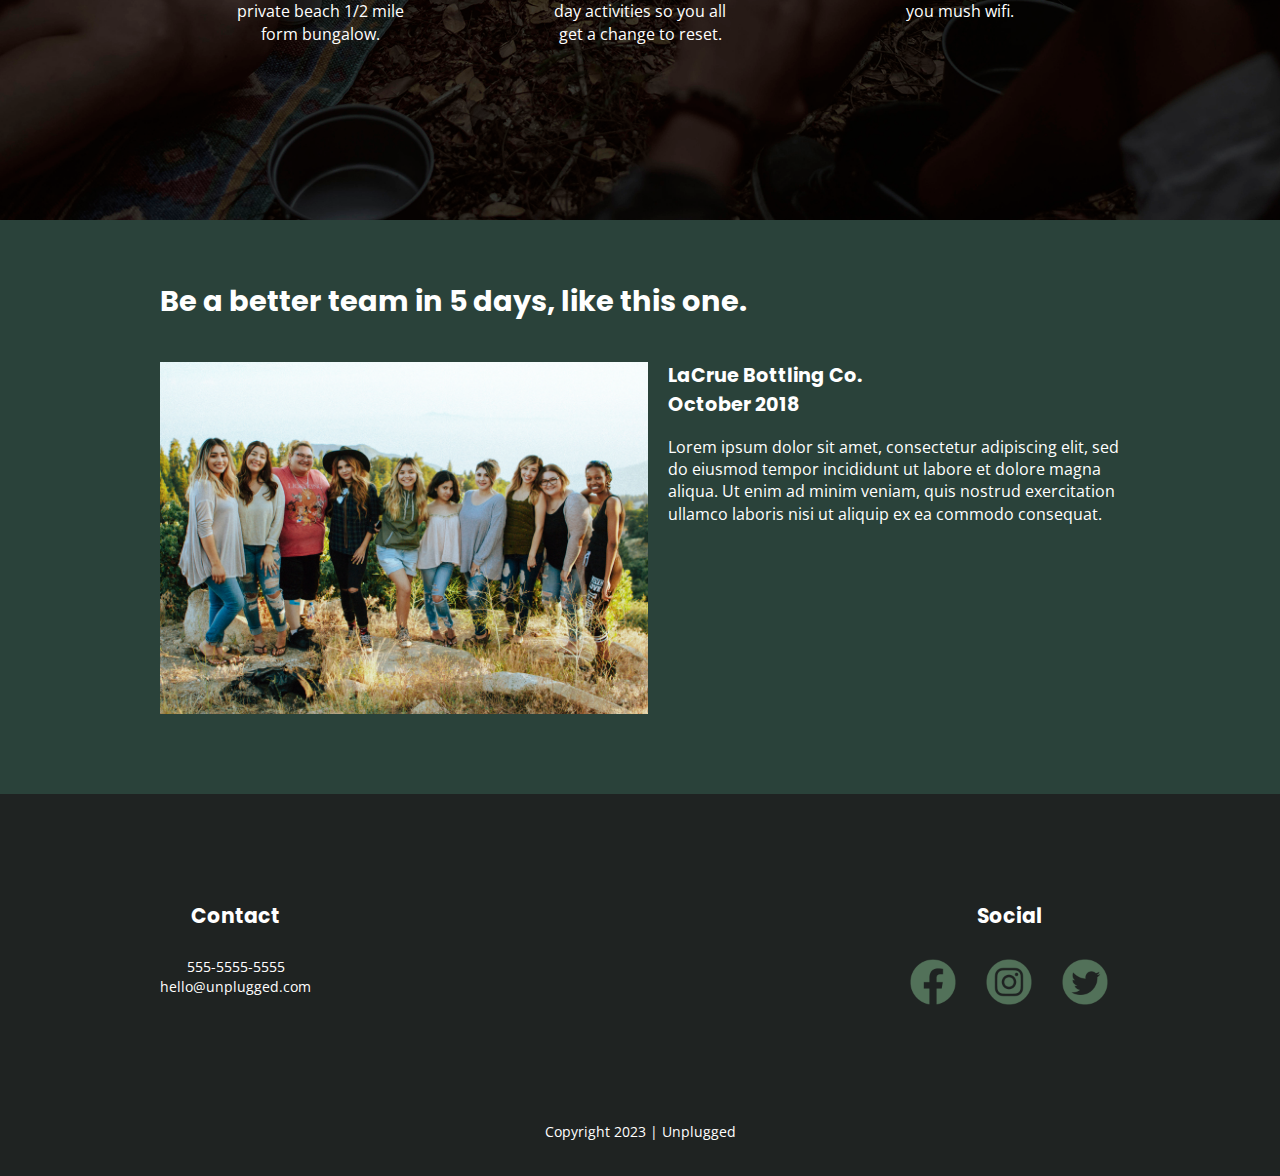
==== commit 495813c3: "Add description on images" ====
--- a/index.html
+++ b/index.html
@@ -101,37 +101,37 @@
         <div class="features-items">
 
         <article>
-          <img src="img/feature-icon-01.png" width="100px">
+          <img src="img/feature-icon-01.png" width="100px" alt="Tent icon">
           <p class="fontawesome-icon"></p>
           <p class="features-item-description">Located in a peaceful bungalow outside of Lake Geneva, Wisconsin.</p>
         </article>
 
         <article>
-          <img src="img/feature-icon-02.png" width="100px">
+          <img src="img/feature-icon-02.png" width="100px" alt="Bed icon">
           <p class="fontawesome-icon"></p>
           <p class="features-item-description">12 priviate rooms with ensuite bathrooms, 2 group meeting rooms, and 4 breakout rooms</p>
         </article>
 
         <article>
-          <img src="img/feature-icon-03.png" width="100px">
+          <img src="img/feature-icon-03.png" width="100px" alt="Knife and fork icon">
           <p class="fontawesome-icon"></p>
           <p class="features-item-description">Private chef team providing on demand meals - just like your team kitchen.</p>
         </article>
 
         <article>
-          <img src="img/feature-icon-05.png" width="100px">
+          <img src="img/feature-icon-05.png" width="100px" alt="Footprint icon">
           <p class="fontawesome-icon"></p>
           <p class="features-item-description">5 outdoor obstacle courses including private beach 1/2 mile form bungalow.</p>
         </article>
 
         <article>
-          <img src="img/feature-icon-04.png" width="100px">
+          <img src="img/feature-icon-04.png" width="100px" alt="Smiley icon">
           <p class="fontawesome-icon"></p>
           <p class="features-item-description">Retreat facilitator to manage your day to day activities so you all get a change to reset.</p>
         </article>
 
         <article>
-          <img src="img/feature-icon-06.png" width="100px">
+          <img src="img/feature-icon-06.png" width="100px" alt="Wifi icon">
           <p class="fontawesome-icon"></p>
           <p class="features-item-description">Dedicated computer room for times that you mush wifi.</p>
         </article>
@@ -139,24 +139,25 @@
       </div>
     </section>
 
-  <section class="reviews">
-     <div class="content-wrapper">
-      <h2>Be a better team in 5 days, like this one.</h2>
-      
-      <div class="review-content">
-        <figure>
-          <img src="img/unplugged-retreat-lacrue.jpg" alt="image description" width="100%">
-        </figure>
-        <div class="review-article">
-        
-          <h3>LaCrue Bottling Co. <br> October 2018</h3>
-          
-          <p>Lorem ipsum dolor sit amet, consectetur adipiscing elit, sed do eiusmod tempor incididunt ut labore et dolore magna aliqua. Ut enim ad minim veniam, quis nostrud exercitation ullamco laboris nisi ut aliquip ex ea commodo consequat.</p>
-        </div>
-      </div>
-     </div>
-
-  </section>
+    <section class="reviews">
+      <div class="content-wrapper">
+       <h2>Be a better team in 5 days, like this one.</h2>
+       
+       <div class="review-content">
+         <figure>
+           <img src="img/unplugged-retreat-lacrue.jpg" alt="image description" width="100%">
+         </figure>
+         <div class="review-article">
+         
+           <h3>LaCrue Bottling Co. <br> October 2018</h3>
+           
+           <p>Lorem ipsum dolor sit amet, consectetur adipiscing elit, sed do eiusmod tempor incididunt ut labore et dolore magna aliqua. Ut enim ad minim veniam, quis nostrud exercitation ullamco laboris nisi ut aliquip ex ea commodo consequat.</p>
+         </div>
+       </div>
+      </div>
+ 
+   </section>
+ 
 
 
   </main>
--- a/css/main.css
+++ b/css/main.css
@@ -327,7 +327,7 @@
 }
 
 
-article{
+.feature .features-items article{
 
   font-size: 1em;
   text-align: center;
@@ -371,8 +371,7 @@
 
  margin: 0;
  padding: 0;
-}
-
+}4
 article{
 
 margin:0;
@@ -598,11 +597,12 @@
     header .content-wrapper{
     
       display: flex;
-      justify-content:center;
+      justify-content:space-between;
       align-items: center;
       flex-flow: row;
-      margin: 0 100px;
-      flex-grow: 2;
+      margin: 0 70px;
+      flex-grow: 1;
+      
     
     }
     
@@ -610,23 +610,21 @@
     
       display: flex;
       border-top: 0; 
-      justify-content: right;
+      justify-content: flex-end;
       align-items: center;
       padding-bottom: 20px;
       
     }
     
-    header nav{
-    
-      width:50%;
-    }
+   
     
     
     header nav ul{
     
       display:flex;
-      justify-content: space-between;
-      padding: 0;
+      justify-content: flex-end;
+      
+     
 
      
     }
@@ -635,11 +633,13 @@
     
       font-family: 'Poppins';
       font-weight: 500;
-      font-size: 1.75em;
+      font-size: 1.4em;
       color: #fff;
       text-align: left;
       list-style-type: none;
       margin: 0;
+      padding-left: 30px;
+      
      
     }
 
@@ -722,7 +722,7 @@
 
 .hero-area .content-wrapper{
 
-  margin: 50px 100px 100px 100px;
+  margin: 50px 100px 70px 70px;
 
 }
 
@@ -754,7 +754,7 @@
   display: flex;
   flex-flow: row;
   justify-content: space-between;
-  margin: 40px 100px;
+  margin: 40px 70px;
 
 
 }
@@ -797,8 +797,8 @@
 }
 .feature .content-wrapper{
 
- 
-  margin: 90px 100px 100px 100px;
+  margin: 120px 70px;
+  padding: 0;
   color: #fff;
 
 }
@@ -817,17 +817,18 @@
   flex-flow: row wrap;
   align-items: center;
   justify-content: space-around;
-  margin-top: 50px;
-  
-
-}
-
-
-.feature article{
+  margin-top: 20px;
+  
+
+}
+
+
+.feature .features-items article{
 
   font-size: 1em;
   text-align: center;
-  width: 40%;
+  width: 180px;
+  height: 230px;
   text-align: center;
 
 
@@ -836,13 +837,7 @@
 
 
 
-
-
-
-
-
 /* ------------------Reviews--------------- */
-
 .reviews {
   
   justify-content: flex-start;
@@ -851,7 +846,7 @@
 
 .reviews .content-wrapper{
 
-  margin: 40px 80px;
+  margin: 40px 70px;
   color: #fff;
   display: flex;
   flex-flow: row wrap;
@@ -867,32 +862,172 @@
 
 figure{
 
-width: 50%;
+width: 200%;
 
 }
 .reviews h3{
 
   font-size: 1.2em;
   line-height: 1.5em;
-  width: 50%;
-
-}
-
-.reviews p{
-
-  width: 50%;
-}
-
-article{
-
-  margin:0;
-  padding: 0;
-    
-  }
+  margin: 0;
+
+}
+
   .reviews p{
   
     text-align: left;
   }
+
+  .review-content{
+
+    display: flex;
+    justify-content: space-between;
+    margin-top: 20px;
+    margin-bottom: 40px;
+  }
+
+  .review-article{
+
+    margin-left: 20px;
+  }
+
+
+
+/*----------- About Page ----------------*/
+
+
+
+.mission {
+  display: flex;
+  justify-content: center;
+  background-color: #517158;
+  color: #fff
+}
+
+.mission .content-wrapper{
+
+  margin: 60px 70px;
+
+}
+
+.mission-content{
+
+  display: flex;
+  justify-content: space-between;
+  flex-basis: 45%;
+  gap: 50px;
+
+}
+
+.mission p{
+
+  font-size: .9em;
+
+}
+
+.map{
+
+  display: flex;
+  justify-content: center;
+  background-color: #ccc;
+  height: 400px;
+
+}
+
+.mission h2{
+
+  font-size: 1.8em;
+
+}
+
+
+.contact-us {
+  display: flex;
+  justify-content: center;
+  background-color: #2A423A;
+  color:#fff;
+
+}
+
+.contact-us .content-wrapper{
+
+  margin: 60px 0px;
+  width: 80%;
+
+
+}
+
+.contact-content{
+
+  display: flex;
+  justify-content: space-between;
+  flex-basis: 50%;
+  
+}
+
+.contact-us h4{
+
+  font-size: 1.1em;
+  padding: 10px 0;
+
+}
+
+.contact-us address{
+
+  font-style: normal;
+  font-size: .9em;
+}
+
+
+
+
+/*----------- Faq Page ----------------*/
+
+
+.faq {
+  display: flex;
+  justify-content: center;
+  background-color: #517158;
+  color: #fff
+}
+
+.faq .content-wrapper {
+  display: flex;
+  justify-content: space-between;
+  align-items: center;
+  flex-flow: row wrap;
+  margin: 70px 70px;
+}
+
+.faq h2{
+
+
+  font-size: 2em;
+  text-align: left;
+
+}
+
+.faq h4{
+
+  font-size: 1.1em;
+
+}
+
+.faq-content{
+
+  padding: 25px 0;
+  flex-basis: 45%;
+
+  
+ 
+}
+
+.faq-content p{
+
+  font-size: .9em;
+
+}
+
 
 
 
@@ -901,6 +1036,453 @@
     /*Desktop styles here*/
 
 
+    header{
+
+      display:flex;
+      justify-content: center;
+      background-color: #1F2322;
+      
+    }
+    
+    header .content-wrapper{
+    
+      display: flex;
+      justify-content:space-between;
+      align-items: center;
+      flex-flow: row;
+      margin: 0 70px;
+      flex-grow: 1;
+      max-width: 960px;
+      
+    
+    }
+    
+    .header-divider{
+    
+      display: flex;
+      border-top: 0; 
+      justify-content: flex-end;
+      align-items: center;
+      padding-bottom: 20px;
+      
+    }
+    
+   
+    
+    
+    header nav ul{
+    
+      display:flex;
+      justify-content: flex-end;
+      
+     
+
+     
+    }
+    
+    header nav ul li a {
+    
+      font-family: 'Poppins';
+      font-weight: 500;
+      font-size: 1.4em;
+      color: #fff;
+      text-align: left;
+      list-style-type: none;
+      margin: 0;
+      padding-left: 30px;
+      
+     
+    }
+
+
+
+  footer{
+    text-align: center;
+    background-color: #1F2322;
+    color: #fff;
+    font-size: 1.5em;
+  }
+
+  footer .content-wrapper{
+
+    display: flex;
+    justify-content: space-between;
+    margin: 60px 0;
+    max-width: 960px;
+    
+
+  }
+
+  .footer-contact{
+
+    display: flex;
+    flex-flow: row;
+    margin-top: 30px;
+    justify-content: space-between;
+    margin: 0;
+    width: 100%;
+
+  }
+
+  footer h4{
+
+    font-size: .85em;
+  
+  }
+
+  .contact{
+    padding-right: 150px;
+    padding-top: 20px;
+  }
+  .social{
+
+    padding: 20px 0;
+    justify-content: right;
+  }
+
+  .social a{
+
+    padding: 10px;
+  }
+
+  .copyright{
+
+  margin:20px 0;
+  padding:0;
+  font-size: 1em;
+
+  }
+
+  footer p{
+
+    font-size: .6em;
+  
+  }
+/*-------Hero - Area ----- */
+
+.hero-area{
+
+  display:flex;
+  justify-content: center;
+  background-image: url("../img/unplugged-retreat.jpg" alt="Woman standing on her back on the background-image");
+  background-repeat: no-repeat;
+  background-position: center;
+  background-size: cover;
+  height: 600px;
+  
+
+}
+
+.hero-area .content-wrapper{
+
+  margin: 50px 100px 100px 100px;
+
+}
+
+.hero-area h1{
+
+  font-size: 2.3em;
+  font-family: 'Poppins', sans-serif;
+  font-weight: 400;
+  padding: 0;
+  color: #fff;
+  line-height: 1.25em;
+
+}
+
+/*-------Aside- Area ----- */
+
+
+aside{
+
+  display:flex;
+  justify-content: center; 
+  background-color: #517158;
+}
+
+
+aside .content-wrapper{
+
+
+  display: flex;
+  flex-flow: row;
+  justify-content: space-between;
+  margin: 40px 100px;
+  max-width: 960px;
+
+
+}
+
+.form-description{
+
+  width: 50%;
+}
+
+
+aside h3 {
+
+  font-weight: 500;
+  color: #fff;
+  margin-top: 10px;
+
+}
+
+.form-description p{
+
+  
+  color: #fff;
+  font-size: .5;
+  margin-top: 10px;
+
+}
+
+
+/*-------Feature- Area ----- */
+
+.feature
+{
+
+  justify-content: center;
+  background-image: url("../img/unplugged-retreat-features.jpg" alt="Group of people outside having a picnic");
+  background-repeat: no-repeat;
+  background-position: center;
+  background-size: cover;
+
+}
+.feature .content-wrapper{
+
+  margin: 120px 100px;
+  padding: 0;
+  color: #fff;
+  max-width: 960px;
+
+}
+
+.feature h2{
+
+  font-size: 1.8em;
+  font-weight: 500;
+  margin: 0;
+  padding: 0;
+
+}
+
+.features-items {
+  display: flex;
+  flex-flow: row wrap;
+  align-items: center;
+  justify-content: space-around;
+  margin-top: 20px;
+  
+
+}
+
+
+.feature .features-items article{
+
+  font-size: 1em;
+  text-align: center;
+  width: 180px;
+  height: 230px;
+  text-align: center;
+
+
+  
+}
+
+
+
+/* ------------------Reviews--------------- */
+.reviews {
+  
+  justify-content: center;
+  background-color: #2A423A;
+}
+
+.reviews .content-wrapper{
+
+  margin: 40px 80px;
+  color: #fff;
+  display: flex;
+  flex-flow: row wrap;
+  max-width: 960px;
+
+}
+
+.reviews h2{
+
+  font-size: 1.8em;
+  line-height: 1.2em;
+
+}
+
+figure{
+
+width: 200%;
+
+}
+.reviews h3{
+
+  font-size: 1.2em;
+  line-height: 1.5em;
+  margin: 0;
+
+}
+
+  .reviews p{
+  
+    text-align: left;
+  }
+
+  .review-content{
+
+    display: flex;
+    justify-content: space-between;
+    margin-top: 20px;
+    margin-bottom: 40px;
+  }
+
+  .review-article{
+
+    margin-left: 0 40px;
+  }
+
+
+
+/*----------- About Page ----------------*/
+
+
+
+.mission {
+  display: flex;
+  justify-content: center;
+  background-color: #517158;
+  color: #fff
+}
+
+.mission .content-wrapper{
+
+  margin: 60px 70px;
+
+}
+
+.mission-content{
+
+  display: flex;
+  justify-content: space-between;
+  flex-basis: 45%;
+  gap: 50px;
+
+}
+
+.mission p{
+
+  font-size: .9em;
+
+}
+
+.map{
+
+  display: flex;
+  justify-content: center;
+  background-color: #ccc;
+  height: 400px;
+
+}
+
+.mission h2{
+
+  font-size: 1.8em;
+
+}
+
+
+.contact-us {
+  display: flex;
+  justify-content: center;
+  background-color: #2A423A;
+  color:#fff;
+
+}
+
+.contact-us .content-wrapper{
+
+  margin: 60px 0px;
+  width: 80%;
+
+
+}
+
+.contact-content{
+
+  display: flex;
+  justify-content: space-between;
+  flex-basis: 50%;
+  
+}
+
+.contact-us h4{
+
+  font-size: 1.1em;
+  padding: 10px 0;
+
+}
+
+.contact-us address{
+
+  font-style: normal;
+  font-size: .9em;
+}
+
+
+
+
+/*----------- Faq Page ----------------*/
+
+
+.faq {
+  display: flex;
+  justify-content: center;
+  background-color: #517158;
+  color: #fff
+}
+
+.faq .content-wrapper {
+  display: flex;
+  justify-content: space-between;
+  align-items: center;
+  flex-flow: row wrap;
+  margin: 70px 70px;
+}
+
+.faq h2{
+
+
+  font-size: 2em;
+  text-align: left;
+
+}
+
+.faq h4{
+
+  font-size: 1.1em;
+
+}
+
+.faq-content{
+
+  padding: 25px 0;
+  flex-basis: 45%;
+
+  
+ 
+}
+
+.faq-content p{
+
+  font-size: .9em;
+
+}
 
 
 
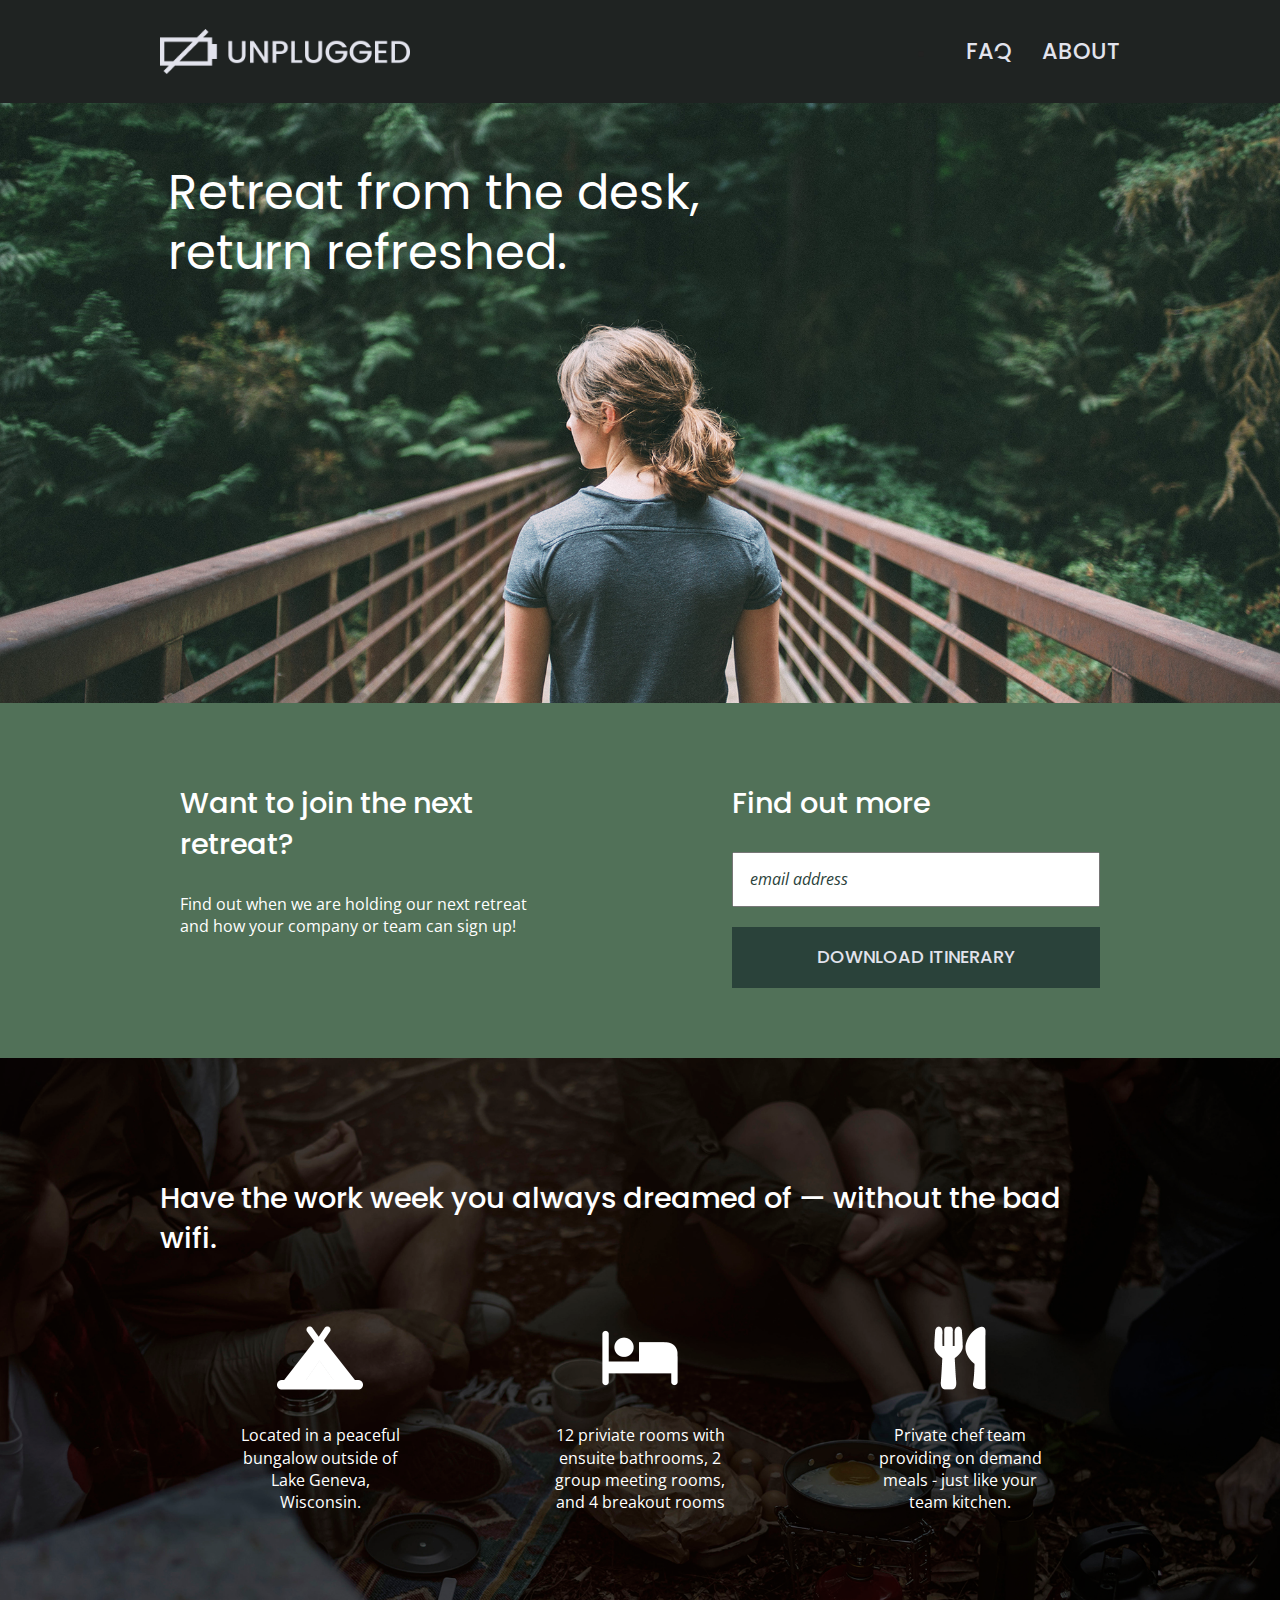
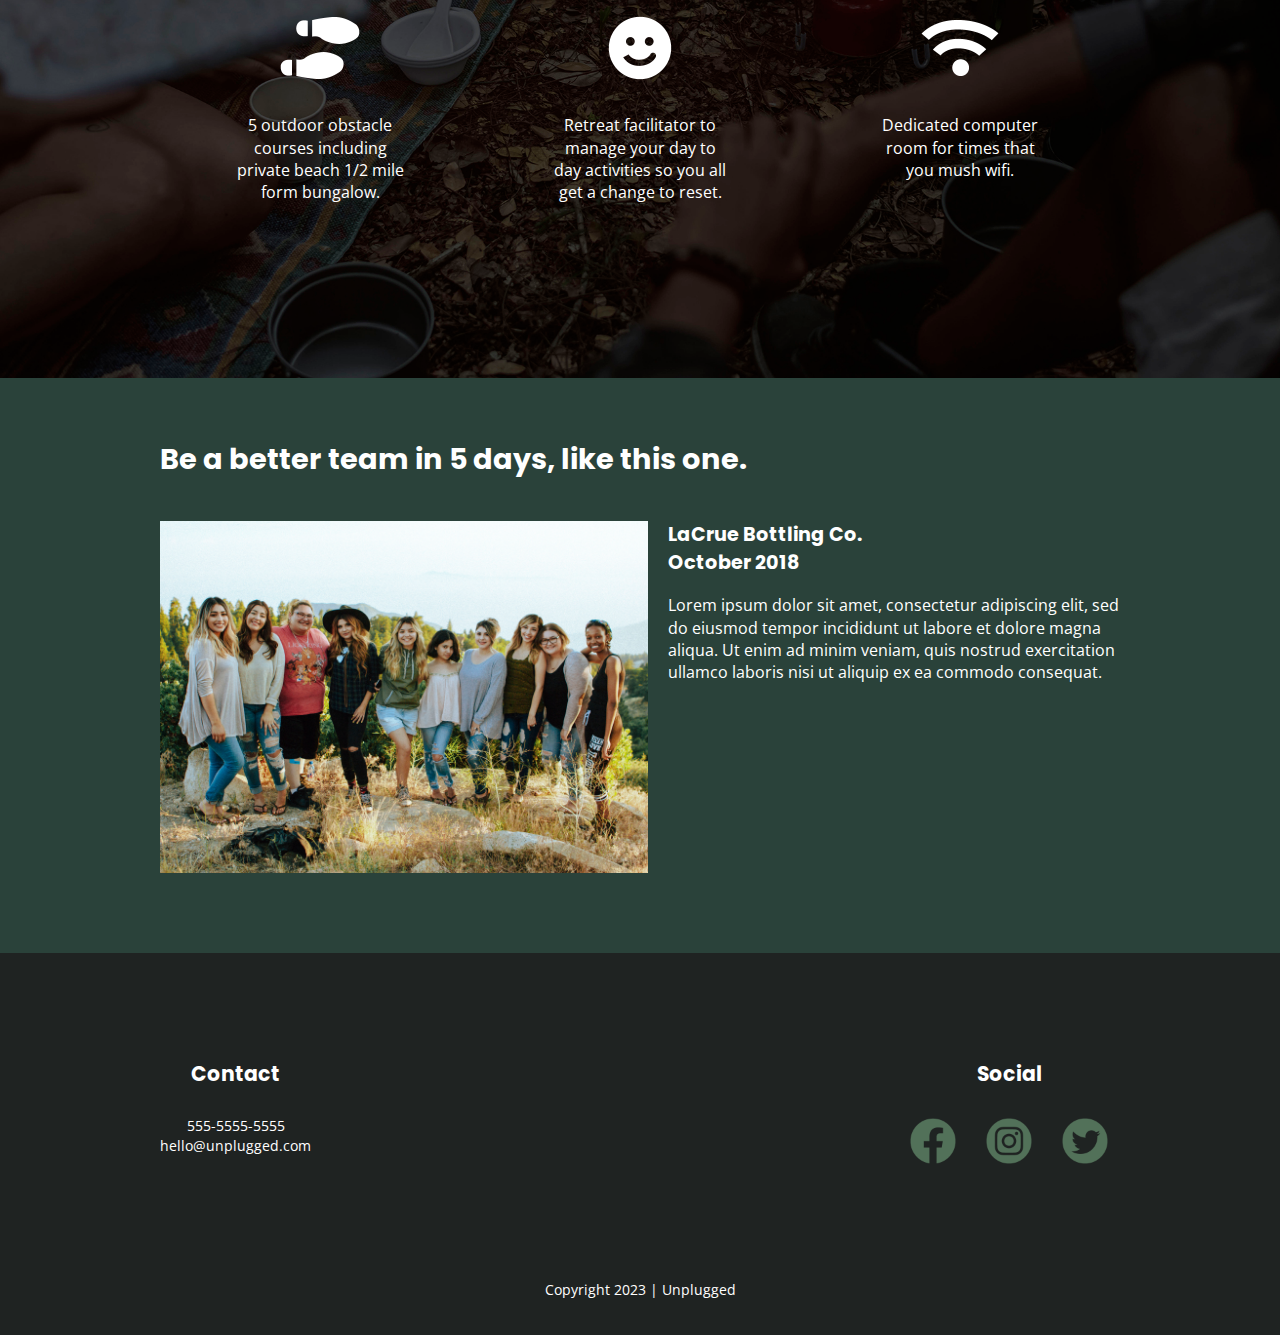
==== commit 499c0e3b: "Fix error from html validator" ====
--- a/index.html
+++ b/index.html
@@ -23,12 +23,11 @@
 
   <link rel="preconnect" href="https://fonts.googleapis.com">
   <link rel="preconnect" href="https://fonts.gstatic.com" crossorigin>
+  
+  <link href="https://fonts.googleapis.com/css2?family=Open+Sans:wght@400;700&family=Poppins:wght@500;700&display=swap" rel="stylesheet">
 
 <!--Google Fonts-->
 
-  <link href="https://fonts.googleapis.com/css?family=Open+Sans:400,700|Poppins:500,700" rel="stylesheet">
-
-
 
 
 </head>
@@ -42,7 +41,7 @@
 
     <div class="content-wrapper">
 
-      <a href="index.html"><img src="img/unpluggedlogo.png" alt="unplugged logo" width="250px"></a>
+      <a href="index.html"><img src="img/unpluggedlogo.png" alt="unplugged logo" width="250"></a>
 
 
         <div class="header-divider">
@@ -101,37 +100,37 @@
         <div class="features-items">
 
         <article>
-          <img src="img/feature-icon-01.png" width="100px" alt="Tent icon">
+          <img src="img/feature-icon-01.png" width="100" alt="Tent icon">
           <p class="fontawesome-icon"></p>
           <p class="features-item-description">Located in a peaceful bungalow outside of Lake Geneva, Wisconsin.</p>
         </article>
 
         <article>
-          <img src="img/feature-icon-02.png" width="100px" alt="Bed icon">
+          <img src="img/feature-icon-02.png" width="100" alt="Bed icon">
           <p class="fontawesome-icon"></p>
           <p class="features-item-description">12 priviate rooms with ensuite bathrooms, 2 group meeting rooms, and 4 breakout rooms</p>
         </article>
 
         <article>
-          <img src="img/feature-icon-03.png" width="100px" alt="Knife and fork icon">
+          <img src="img/feature-icon-03.png" width="100" alt="Knife and fork icon">
           <p class="fontawesome-icon"></p>
           <p class="features-item-description">Private chef team providing on demand meals - just like your team kitchen.</p>
         </article>
 
         <article>
-          <img src="img/feature-icon-05.png" width="100px" alt="Footprint icon">
+          <img src="img/feature-icon-05.png" width="100" alt="Footprint icon">
           <p class="fontawesome-icon"></p>
           <p class="features-item-description">5 outdoor obstacle courses including private beach 1/2 mile form bungalow.</p>
         </article>
 
         <article>
-          <img src="img/feature-icon-04.png" width="100px" alt="Smiley icon">
+          <img src="img/feature-icon-04.png" width="100" alt="Smiley icon">
           <p class="fontawesome-icon"></p>
           <p class="features-item-description">Retreat facilitator to manage your day to day activities so you all get a change to reset.</p>
         </article>
 
         <article>
-          <img src="img/feature-icon-06.png" width="100px" alt="Wifi icon">
+          <img src="img/feature-icon-06.png" width="100" alt="Wifi icon">
           <p class="fontawesome-icon"></p>
           <p class="features-item-description">Dedicated computer room for times that you mush wifi.</p>
         </article>
@@ -184,12 +183,12 @@
         <div class="social">
 
           <h4> Social</h4>
-          <a href="https://www.facebook.com/" target="_blank" rel="noopener"><img src="img/social-fb.png"alt="Facebook logo"width="50px"></a>
-
-          <a href="https://www.instagram.com/" target="_blank" rel="noopener"><img src="img/social-ins.png" alt="Instagram logo"width="50px"></a>
+          <a href="https://www.facebook.com/" target="_blank" rel="noopener"><img src="img/social-fb.png" alt="Facebook logo" width="50"></a>
+
+          <a href="https://www.instagram.com/" target="_blank" rel="noopener"><img src="img/social-ins.png" alt="Instagram logo" width="50"></a>
           
 
-          <a href="https://www.twitter.com/" target="_blank" rel="noopener"><img src="img/social-twt.png" alt="twitter logo"width="50px"></a>
+          <a href="https://www.twitter.com/" target="_blank" rel="noopener"><img src="img/social-twt.png" alt="twitter logo" width="50"></a>
 
         </div>
 
--- a/css/main.css
+++ b/css/main.css
@@ -118,6 +118,7 @@
   align-items: center;
   flex-flow: row wrap;
   margin-top: 20px;
+  width: 100%;
 
 }
 
@@ -249,9 +250,10 @@
   font-size: 2.3em;
   font-family: 'Poppins', sans-serif;
   font-weight: 400;
-  padding: 30px 0 20px 20px;
+  padding: 30px 30px;
   color: #fff;
   line-height: 1.25em;
+  width: 70%;
 
 }
 
@@ -267,14 +269,41 @@
 
 aside .content-wrapper{
 
-  margin: 40px 30px;
-
+  margin: 70px 30px;
+
+}
+
+aside .form {
+  margin-top: 30px;
+}
+ 
+input[type=text] {
+  box-sizing: border-box;
+  width: 100%;
+  color: #2a423a;
+  font-style: italic;
+  padding: 1em;
+}
+ 
+input[type=button] {
+  width: 100%;
+  padding: 20px 0;
+  margin-top: 20px;
+  background-color: #2a423a;
+  font-family: 'Poppins', Helvetica, Arial, sans-serif;
+  font-weight: 500;
+  font-size: 1.125em;
+  color: #e2e3ed;
+  border: none;
+  text-align: center;
+  text-transform: uppercase;
 }
 aside h3 {
 
   font-weight: 500;
   color: #fff;
   margin-top: 10px;
+  font-size: 1.8em;
 
 }
 
@@ -406,14 +435,22 @@
 
 }
 
-.map{
-
-  display: flex;
-  justify-content: center;
-  background-color: #ccc;
-  height: 400px;
-
-}
+.map-container figure{
+  width: 100%;
+  height: 100%; 
+  padding-bottom: 75%; 
+  overflow: hidden;
+  position: relative;
+}
+
+.map-container iframe {
+  width: 100%;
+  height: 100%;
+  position: absolute; 
+  top: 0; 
+  left: 0; 
+}
+
 
 .mission h2{
 
@@ -728,12 +765,13 @@
 
 .hero-area h1{
 
-  font-size: 2.3em;
+  font-size: 3em;
   font-family: 'Poppins', sans-serif;
   font-weight: 400;
   padding: 0;
   color: #fff;
   line-height: 1.25em;
+  width: 70%;
 
 }
 
@@ -754,22 +792,48 @@
   display: flex;
   flex-flow: row;
   justify-content: space-between;
-  margin: 40px 70px;
+  margin: 70px 70px;
 
 
 }
 
 .form-description{
 
-  width: 50%;
-}
-
+  width: 40%;
+}
+aside .form {
+  margin:0;
+  width: 40%;
+}
+ 
+input[type=text] {
+  box-sizing: border-box;
+  width: 100%;
+  color: #2a423a;
+  font-style: italic;
+  padding: 1em;
+}
+ 
+input[type=button] {
+  width: 100%;
+  padding: 20px 0;
+  margin-top: 20px;
+  background-color: #2a423a;
+  font-family: 'Poppins', Helvetica, Arial, sans-serif;
+  font-weight: 500;
+  font-size: 1.125em;
+  color: #e2e3ed;
+  border: none;
+  text-align: center;
+  text-transform: uppercase;
+}
 
 aside h3 {
 
   font-weight: 500;
   color: #fff;
   margin-top: 10px;
+  font-size: 1.8em;
 
 }
 
@@ -925,13 +989,21 @@
 
 }
 
-.map{
-
-  display: flex;
-  justify-content: center;
-  background-color: #ccc;
-  height: 400px;
-
+
+.map-container figure{
+  width: 100%;
+  height: 100%; 
+  padding-bottom: 70%; 
+  overflow: hidden;
+  position: relative;
+}
+
+.map-container iframe {
+  width: 100%;
+  height: 100%;
+  position: absolute; 
+  top: 0; 
+  left: 0; 
 }
 
 .mission h2{
@@ -1004,7 +1076,7 @@
 
   font-size: 2em;
   text-align: left;
-
+  width: 100%;
 }
 
 .faq h4{
@@ -1162,31 +1234,35 @@
 
 .hero-area{
 
-  display:flex;
-  justify-content: center;
   background-image: url("../img/unplugged-retreat.jpg" alt="Woman standing on her back on the background-image");
   background-repeat: no-repeat;
-  background-position: center;
   background-size: cover;
   height: 600px;
+
+  
   
 
 }
 
 .hero-area .content-wrapper{
 
-  margin: 50px 100px 100px 100px;
+  margin: 60px 0;
+  display: flex;
+  justify-content: flex-start;
+  
 
 }
 
 .hero-area h1{
 
-  font-size: 2.3em;
+  font-size: 3em;
   font-family: 'Poppins', sans-serif;
-  font-weight: 400;
   padding: 0;
   color: #fff;
   line-height: 1.25em;
+  text-align: left;
+  width: 70%;
+  margin: 0;
 
 }
 
@@ -1207,7 +1283,7 @@
   display: flex;
   flex-flow: row;
   justify-content: space-between;
-  margin: 40px 100px;
+  margin: 70px 180px;
   max-width: 960px;
 
 
@@ -1215,15 +1291,42 @@
 
 .form-description{
 
-  width: 50%;
-}
-
+  width: 40%;
+}
+
+aside .form {
+  margin: 0;
+  width: 40%;
+}
+ 
+input[type=text] {
+  box-sizing: border-box;
+  width: 100%;
+  color: #2a423a;
+  font-style: italic;
+  padding: 1em;
+}
+ 
+input[type=button] {
+  width: 100%;
+  padding: 20px 0;
+  margin-top: 20px;
+  background-color: #2a423a;
+  font-family: 'Poppins', Helvetica, Arial, sans-serif;
+  font-weight: 500;
+  font-size: 1.125em;
+  color: #e2e3ed;
+  border: none;
+  text-align: center;
+  text-transform: uppercase;
+}
 
 aside h3 {
 
   font-weight: 500;
   color: #fff;
   margin-top: 10px;
+  font-size: 1.8em;
 
 }
 
@@ -1363,6 +1466,7 @@
 .mission .content-wrapper{
 
   margin: 60px 70px;
+  max-width: 960px;
 
 }
 
@@ -1381,13 +1485,20 @@
 
 }
 
-.map{
-
-  display: flex;
-  justify-content: center;
-  background-color: #ccc;
-  height: 400px;
-
+.map-container figure{
+  width: 100%;
+  height: 100%; 
+  padding-bottom: 45%; 
+  overflow: hidden;
+  position: relative;
+}
+
+.map-container iframe {
+  width: 100%;
+  height: 100%;
+  position: absolute; 
+  top: 0; 
+  left: 0; 
 }
 
 .mission h2{
@@ -1409,6 +1520,7 @@
 
   margin: 60px 0px;
   width: 80%;
+  max-width: 960px;
 
 
 }
@@ -1453,6 +1565,7 @@
   align-items: center;
   flex-flow: row wrap;
   margin: 70px 70px;
+  max-width: 960px;
 }
 
 .faq h2{
@@ -1460,6 +1573,7 @@
 
   font-size: 2em;
   text-align: left;
+  width: 100%;
 
 }
 
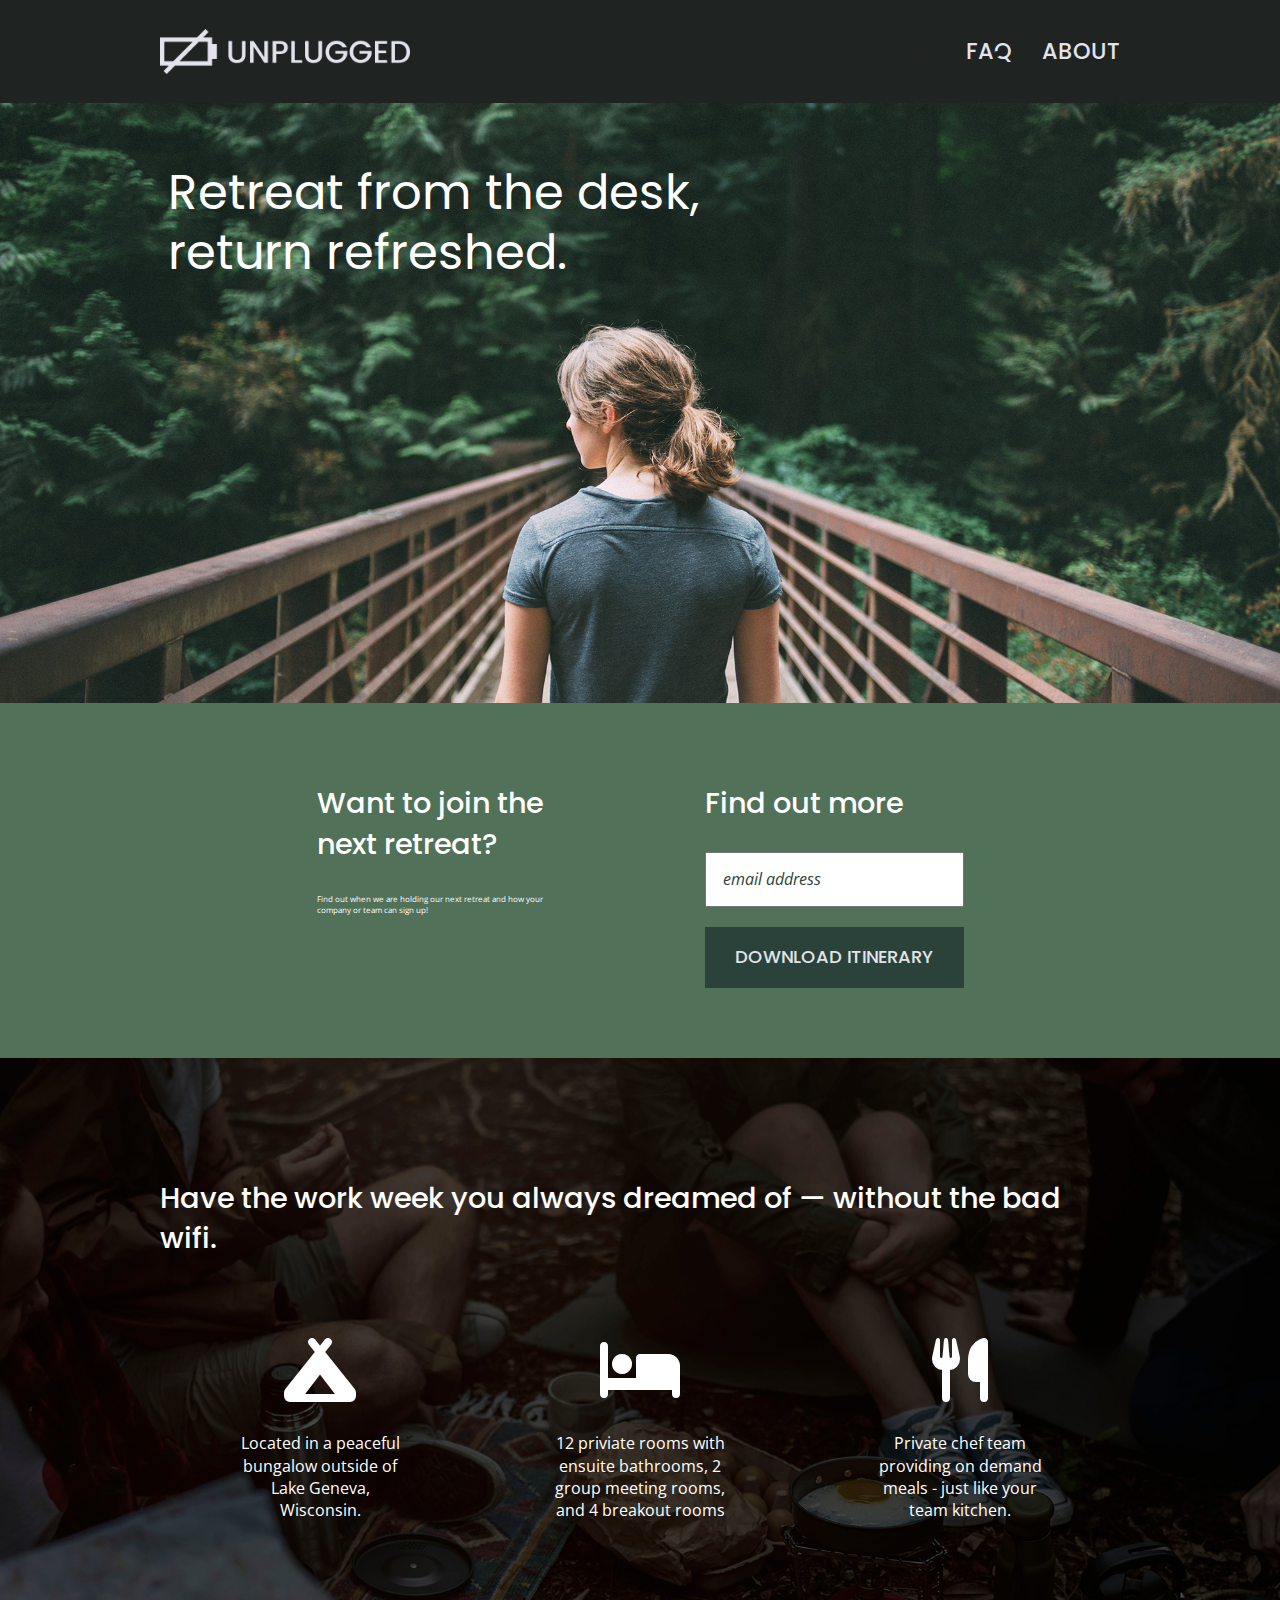
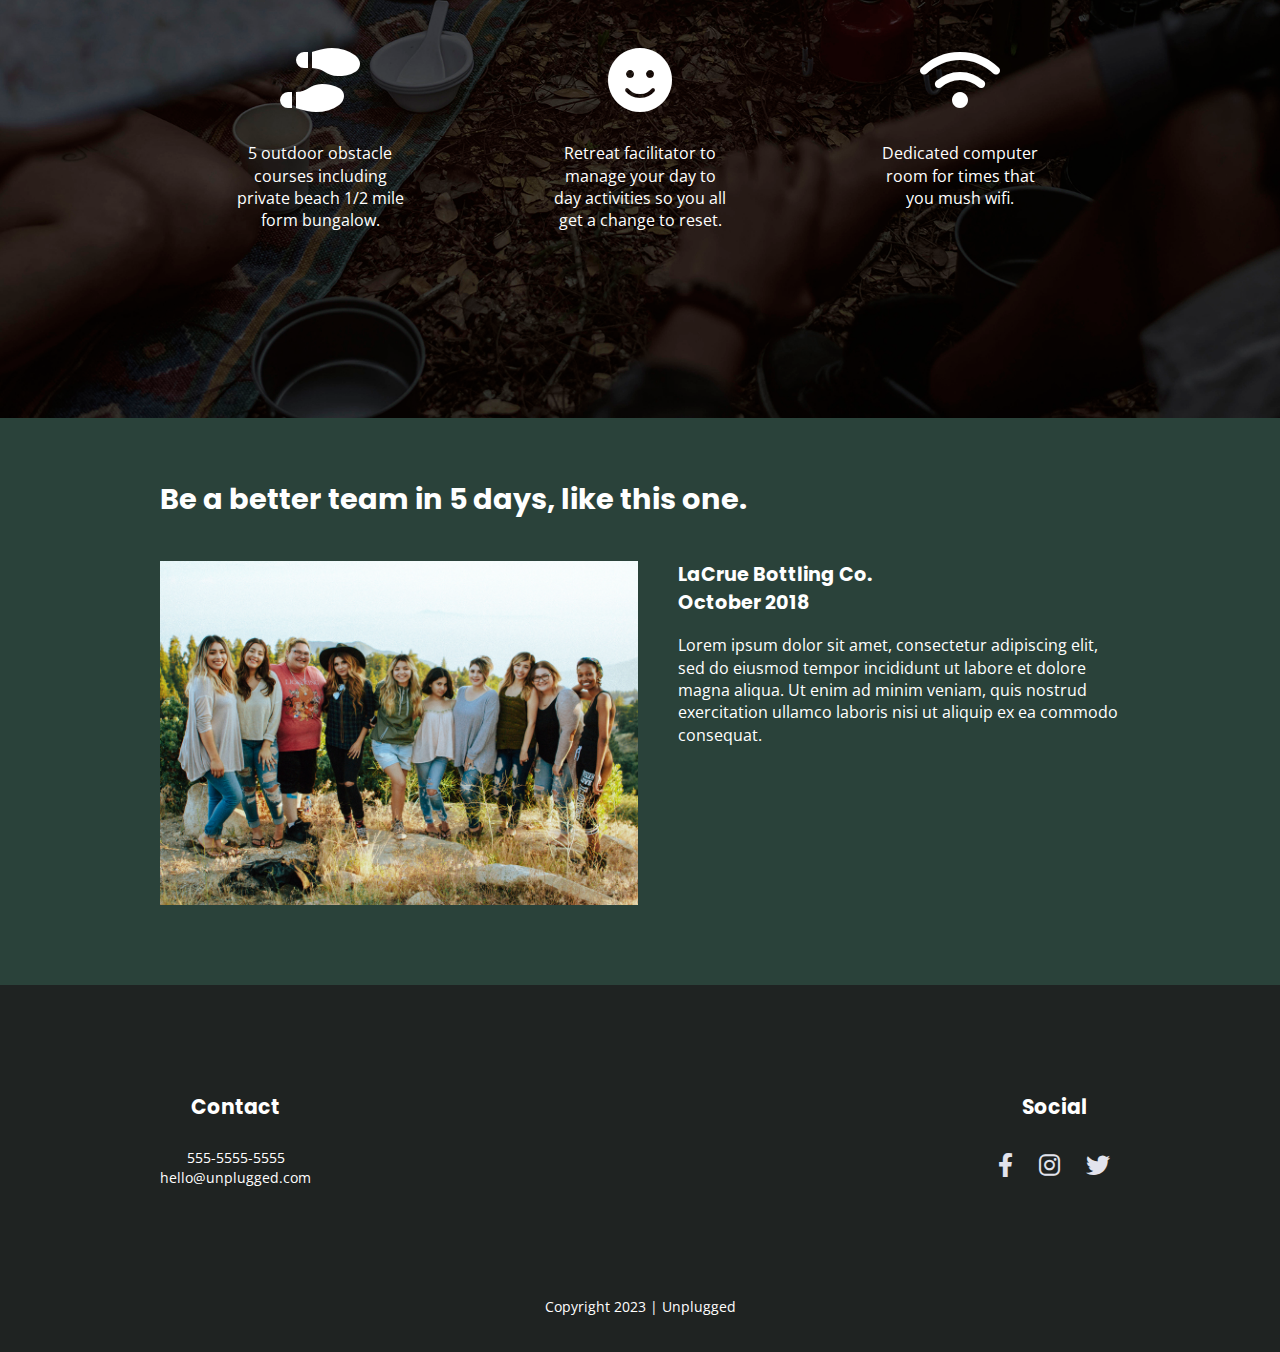
==== commit 46c3e7ab: "Replace image icon to text icon" ====
--- a/index.html
+++ b/index.html
@@ -14,10 +14,16 @@
 
   <link rel="manifest" href="site.webmanifest">
   <link rel="apple-touch-icon" href="icon.png">
+
+
+
+
   <!-- Place favicon.ico in the root directory -->
 
   <link rel="stylesheet" href="css/normalize.css">
   <link rel="stylesheet" href="css/main.css">
+
+  <link rel="stylesheet" href="css/all.css">
 
   <meta name="theme-color" content="#fafafa">
 
@@ -100,38 +106,44 @@
         <div class="features-items">
 
         <article>
-          <img src="img/feature-icon-01.png" width="100" alt="Tent icon">
-          <p class="fontawesome-icon"></p>
+          <p class="fontawesome-icon">
+            <i class="fas fa-campground fa-4x"></i>
+          </p>
           <p class="features-item-description">Located in a peaceful bungalow outside of Lake Geneva, Wisconsin.</p>
         </article>
 
         <article>
-          <img src="img/feature-icon-02.png" width="100" alt="Bed icon">
-          <p class="fontawesome-icon"></p>
+          <p class="fontawesome-icon">
+            <i class="fas fa-bed fa-4x"></i>
+          </p>
           <p class="features-item-description">12 priviate rooms with ensuite bathrooms, 2 group meeting rooms, and 4 breakout rooms</p>
         </article>
 
         <article>
-          <img src="img/feature-icon-03.png" width="100" alt="Knife and fork icon">
-          <p class="fontawesome-icon"></p>
+          <p class="fontawesome-icon">
+            <i class="fas fa-utensils fa-4x"></i>
+          </p>
           <p class="features-item-description">Private chef team providing on demand meals - just like your team kitchen.</p>
         </article>
 
         <article>
-          <img src="img/feature-icon-05.png" width="100" alt="Footprint icon">
-          <p class="fontawesome-icon"></p>
+          <p class="fontawesome-icon">
+            <i class="fas fa-shoe-prints fa-4x"></i>
+          </p>
           <p class="features-item-description">5 outdoor obstacle courses including private beach 1/2 mile form bungalow.</p>
         </article>
 
         <article>
-          <img src="img/feature-icon-04.png" width="100" alt="Smiley icon">
-          <p class="fontawesome-icon"></p>
+          <p class="fontawesome-icon">
+            <i class="fas fa-smile fa-4x"></i>
+          </p>
           <p class="features-item-description">Retreat facilitator to manage your day to day activities so you all get a change to reset.</p>
         </article>
 
         <article>
-          <img src="img/feature-icon-06.png" width="100" alt="Wifi icon">
-          <p class="fontawesome-icon"></p>
+          <p class="fontawesome-icon">
+            <i class="fas fa-wifi fa-4x"></i>
+          </p>
           <p class="features-item-description">Dedicated computer room for times that you mush wifi.</p>
         </article>
         </div>
@@ -183,12 +195,12 @@
         <div class="social">
 
           <h4> Social</h4>
-          <a href="https://www.facebook.com/" target="_blank" rel="noopener"><img src="img/social-fb.png" alt="Facebook logo" width="50"></a>
-
-          <a href="https://www.instagram.com/" target="_blank" rel="noopener"><img src="img/social-ins.png" alt="Instagram logo" width="50"></a>
+          <a href="https://www.facebook.com/" target="_blank" rel="noopener"><i class="fab fa-facebook-f"></i></a>
+
+          <a href="https://www.instagram.com/" target="_blank" rel="noopener"><i class="fab fa-instagram"></i></a>
           
 
-          <a href="https://www.twitter.com/" target="_blank" rel="noopener"><img src="img/social-twt.png" alt="twitter logo" width="50"></a>
+          <a href="https://www.twitter.com/" target="_blank" rel="noopener"><i class="fab fa-twitter"></i></a>
 
         </div>
 
--- a/css/main.css
+++ b/css/main.css
@@ -171,7 +171,6 @@
   display: flex;
   flex-direction: column;
   align-items: center;
-  flex-flow: center;
   text-align: center;
   background-color: #1F2322;
   color: #fff;
@@ -226,6 +225,19 @@
   font-family: 'Poppins', sans-serif;
 }
 
+/*-------------------------Global Homepage -----------------*/
+
+
+.features i {
+  margin-bottom: 40px;
+  color: #ccc;
+}
+
+
+.feature p{
+
+  margin-top: 30px;
+}
 
 
 /* -------------------- Mobile Styles - Homepage -------------------- */
@@ -311,7 +323,7 @@
 
   
   color: #fff;
-  font-size: .5;
+  font-size: 0.5em;
   margin-top: 10px;
 
 }
@@ -400,7 +412,7 @@
 
  margin: 0;
  padding: 0;
-}4
+} 
 article{
 
 margin:0;
@@ -841,7 +853,7 @@
 
   
   color: #fff;
-  font-size: .5;
+  font-size: .5em;
   margin-top: 10px;
 
 }
@@ -1234,7 +1246,7 @@
 
 .hero-area{
 
-  background-image: url("../img/unplugged-retreat.jpg" alt="Woman standing on her back on the background-image");
+  background-image: url("../img/unplugged-retreat.jpg");
   background-repeat: no-repeat;
   background-size: cover;
   height: 600px;
@@ -1334,7 +1346,7 @@
 
   
   color: #fff;
-  font-size: .5;
+  font-size: .5em;
   margin-top: 10px;
 
 }
@@ -1346,7 +1358,7 @@
 {
 
   justify-content: center;
-  background-image: url("../img/unplugged-retreat-features.jpg" alt="Group of people outside having a picnic");
+  background-image: url("../img/unplugged-retreat-features.jpg");
   background-repeat: no-repeat;
   background-position: center;
   background-size: cover;
@@ -1370,23 +1382,23 @@
 
 }
 
+
+
 .features-items {
   display: flex;
   flex-flow: row wrap;
   align-items: center;
   justify-content: space-around;
-  margin-top: 20px;
-  
-
-}
-
+  
+
+}
 
 .feature .features-items article{
 
   font-size: 1em;
   text-align: center;
   width: 180px;
-  height: 230px;
+  height: 250px;
   text-align: center;
 
 
@@ -1447,7 +1459,7 @@
 
   .review-article{
 
-    margin-left: 0 40px;
+    margin-left: 40px;
   }
 
 
@@ -1587,6 +1599,7 @@
 
   padding: 25px 0;
   flex-basis: 45%;
+  
 
   
  
@@ -1675,5 +1688,4 @@
   h3 {
     page-break-after: avoid;
   }
-}
-
+}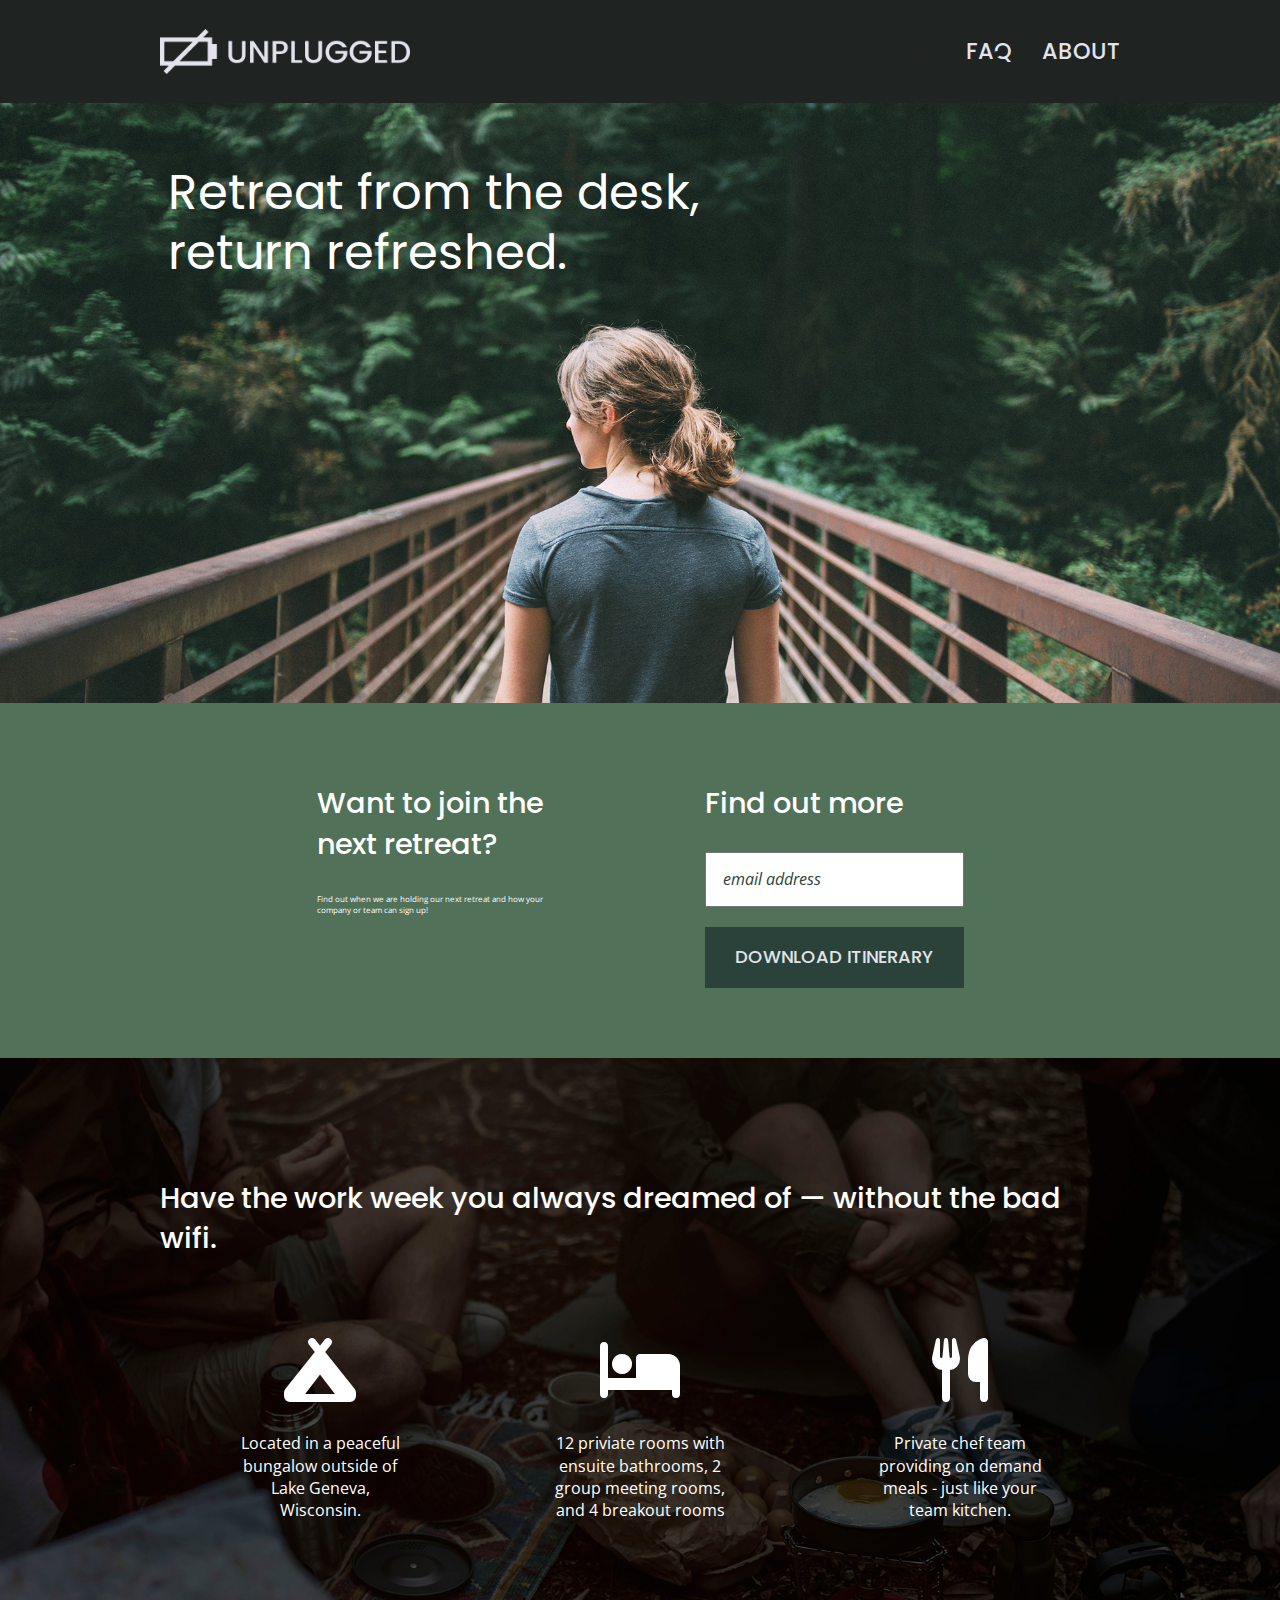
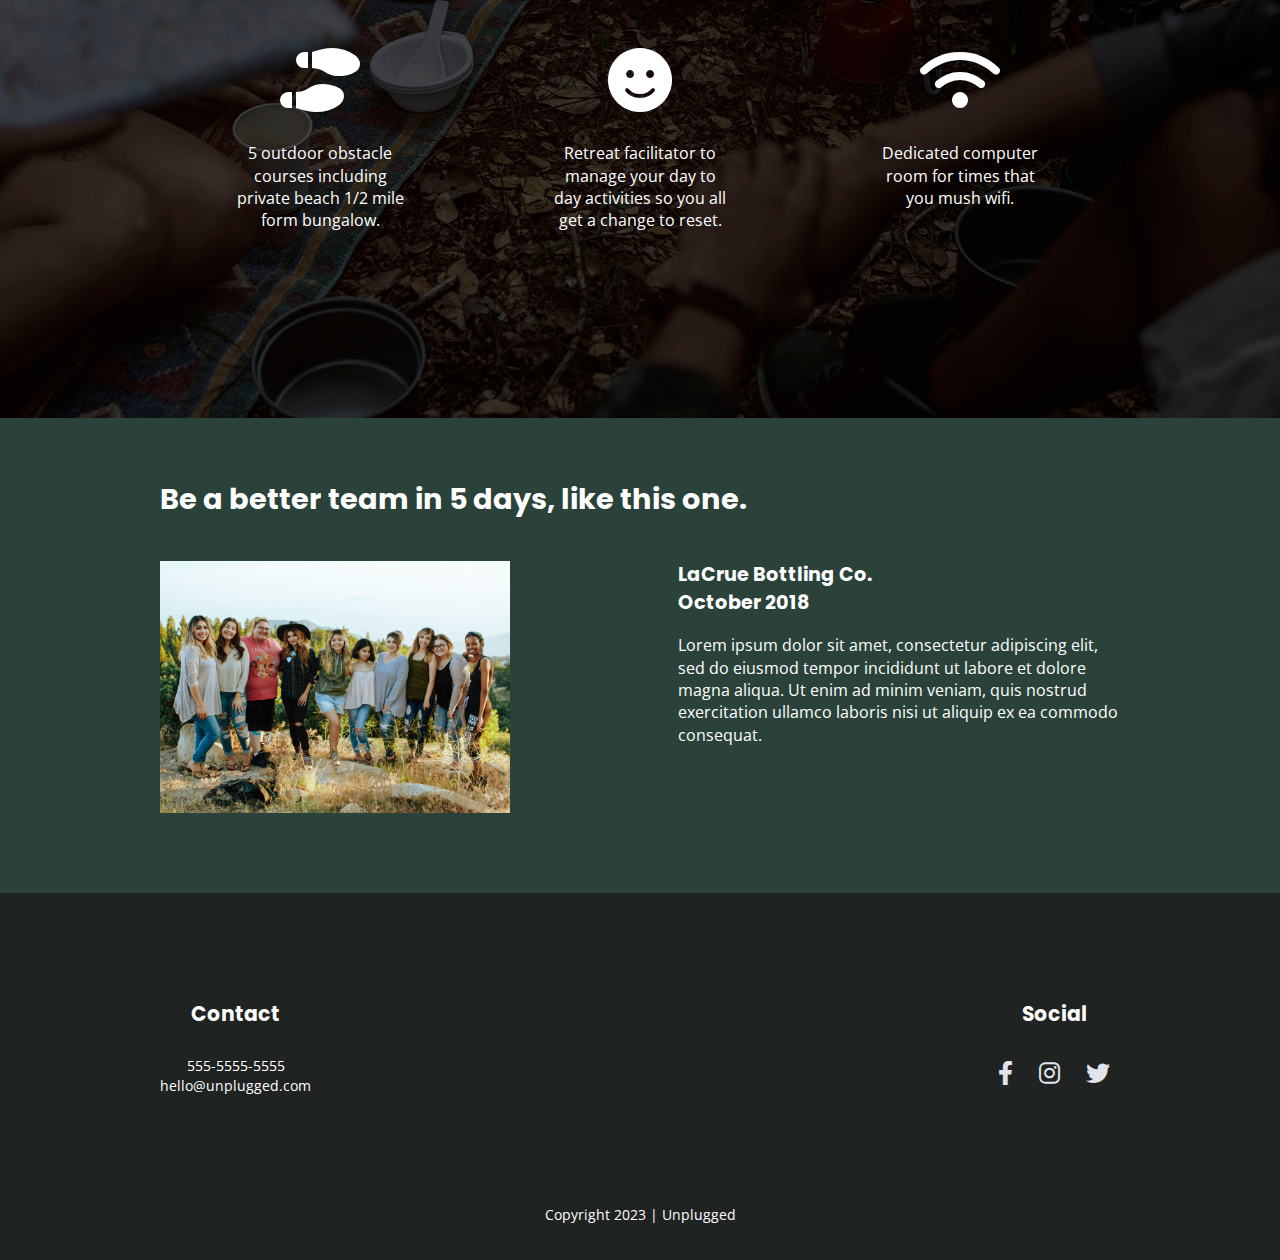
==== commit 0ff84e28: "Fix review image issue" ====
--- a/index.html
+++ b/index.html
@@ -156,7 +156,7 @@
        
        <div class="review-content">
          <figure>
-           <img src="img/unplugged-retreat-lacrue.jpg" alt="image description" width="100%">
+           <img src="img/unplugged-retreat-lacrue.jpg" alt="image description" width="350">
          </figure>
          <div class="review-article">
          
--- a/css/main.css
+++ b/css/main.css
@@ -1431,7 +1431,7 @@
 
 }
 
-figure{
+.reviews figure{
 
 width: 200%;
 
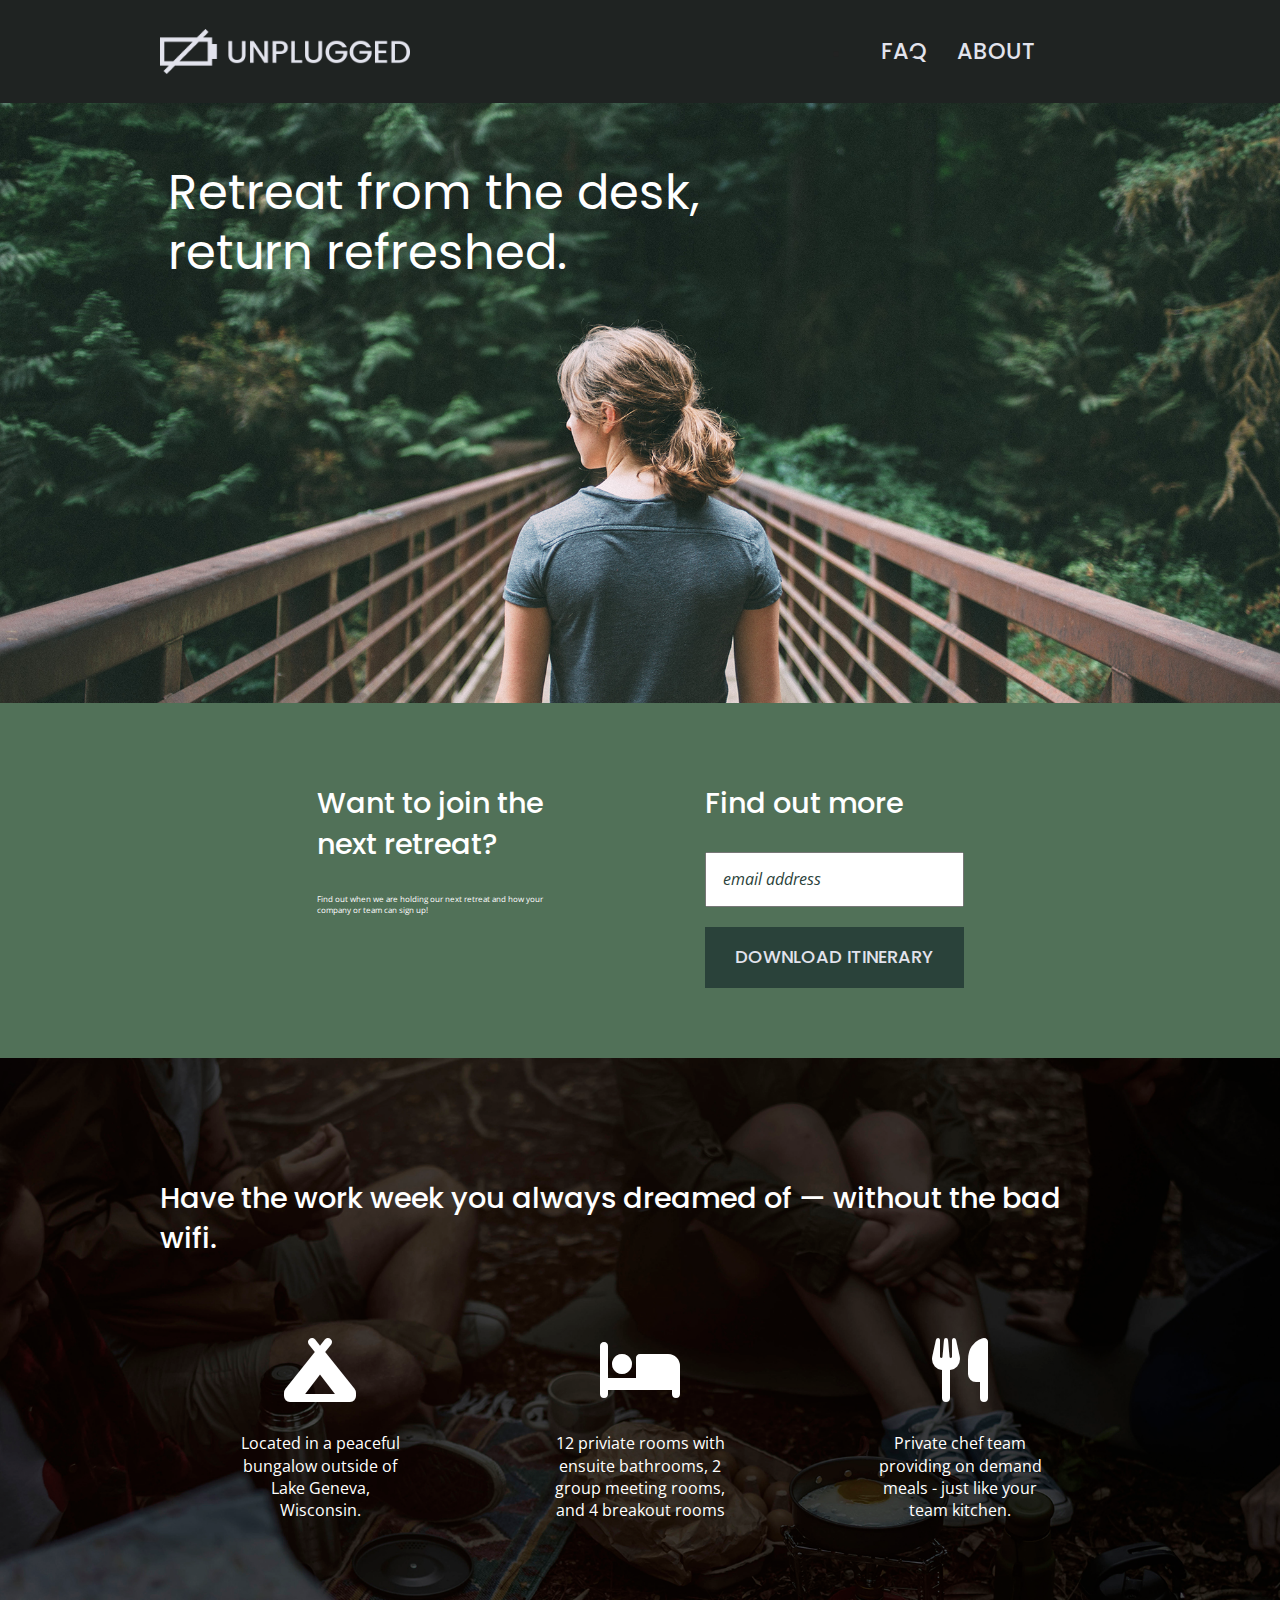
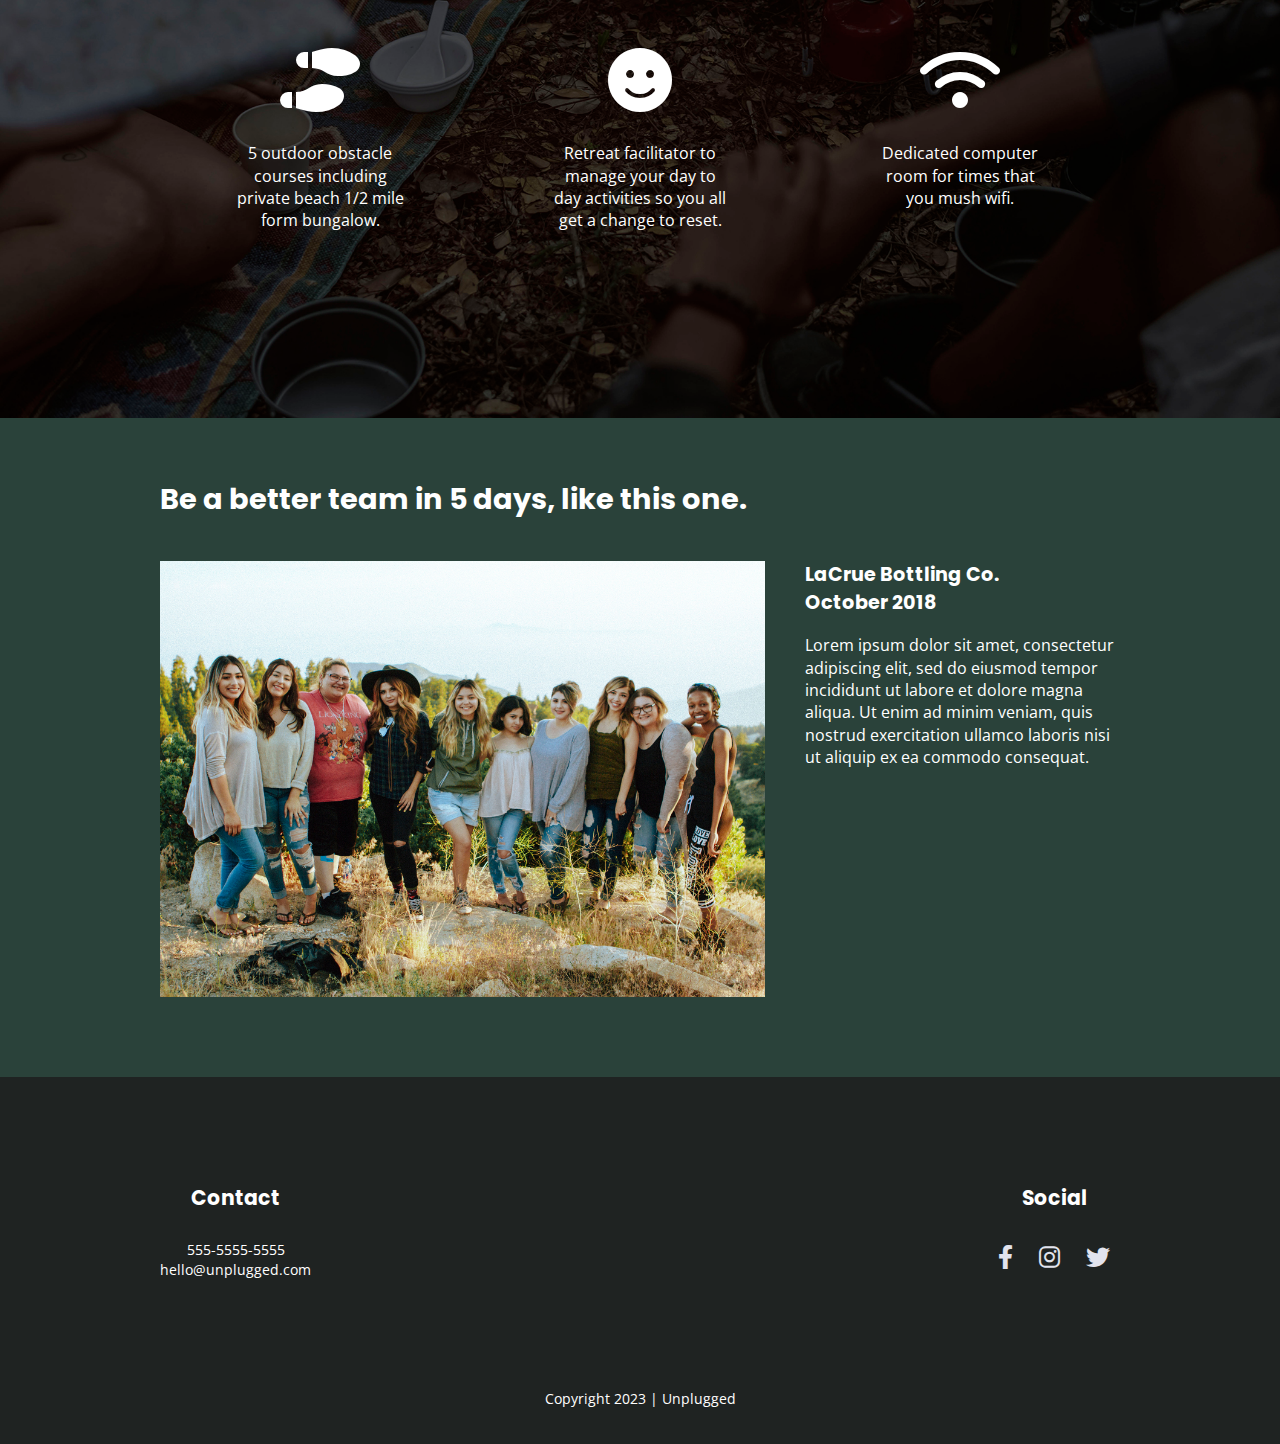
==== commit 0f021cce: "Fix homepage nave size and review image issues" ====
--- a/index.html
+++ b/index.html
@@ -156,7 +156,7 @@
        
        <div class="review-content">
          <figure>
-           <img src="img/unplugged-retreat-lacrue.jpg" alt="image description" width="350">
+           <img src="img/unplugged-retreat-lacrue.jpg" alt="image description">
          </figure>
          <div class="review-article">
          
--- a/css/main.css
+++ b/css/main.css
@@ -135,7 +135,9 @@
 
 header nav{
 
-  width: 60%;
+  width: 50%;
+  display: flex;
+  justify-content: center;
 }
 
 
@@ -408,11 +410,19 @@
 
 }
 
-figure{
-
- margin: 0;
- padding: 0;
-} 
+
+.reviews figure{
+
+  width:100%;
+  margin:0;
+  
+  }
+  
+  .reviews img{
+  
+  width: 100%;
+  
+  }
 article{
 
 margin:0;
@@ -935,12 +945,19 @@
   line-height: 1.2em;
 
 }
-
-figure{
-
-width: 200%;
-
-}
+.reviews figure{
+
+ 
+  margin:0;
+  
+  }
+  
+  .reviews img{
+  
+  width: 90%;
+  
+  
+  }
 .reviews h3{
 
   font-size: 1.2em;
@@ -965,6 +982,7 @@
   .review-article{
 
     margin-left: 20px;
+    width: 500px;
   }
 
 
@@ -1433,9 +1451,16 @@
 
 .reviews figure{
 
-width: 200%;
-
-}
+  width:100%;
+  margin:0;
+  
+  }
+  
+  .reviews img{
+  
+  width: 100%;
+  
+  }
 .reviews h3{
 
   font-size: 1.2em;
